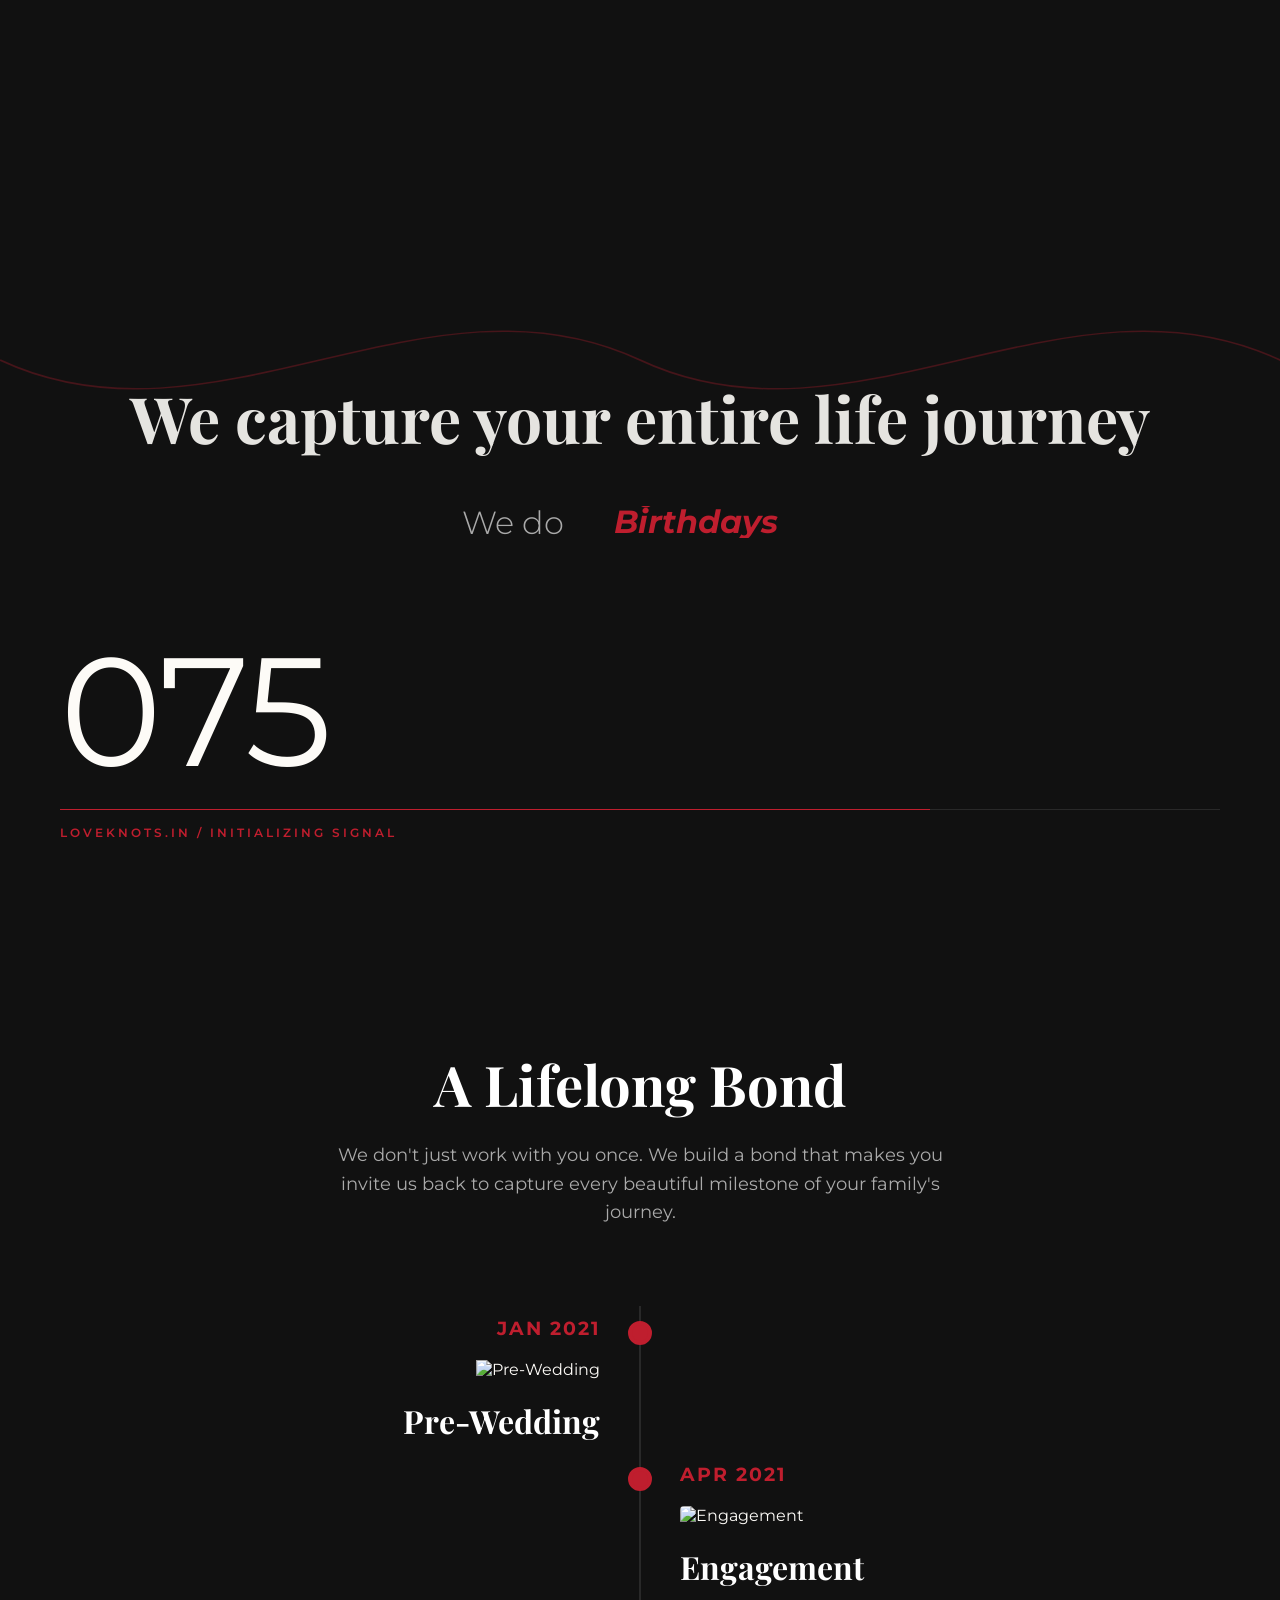
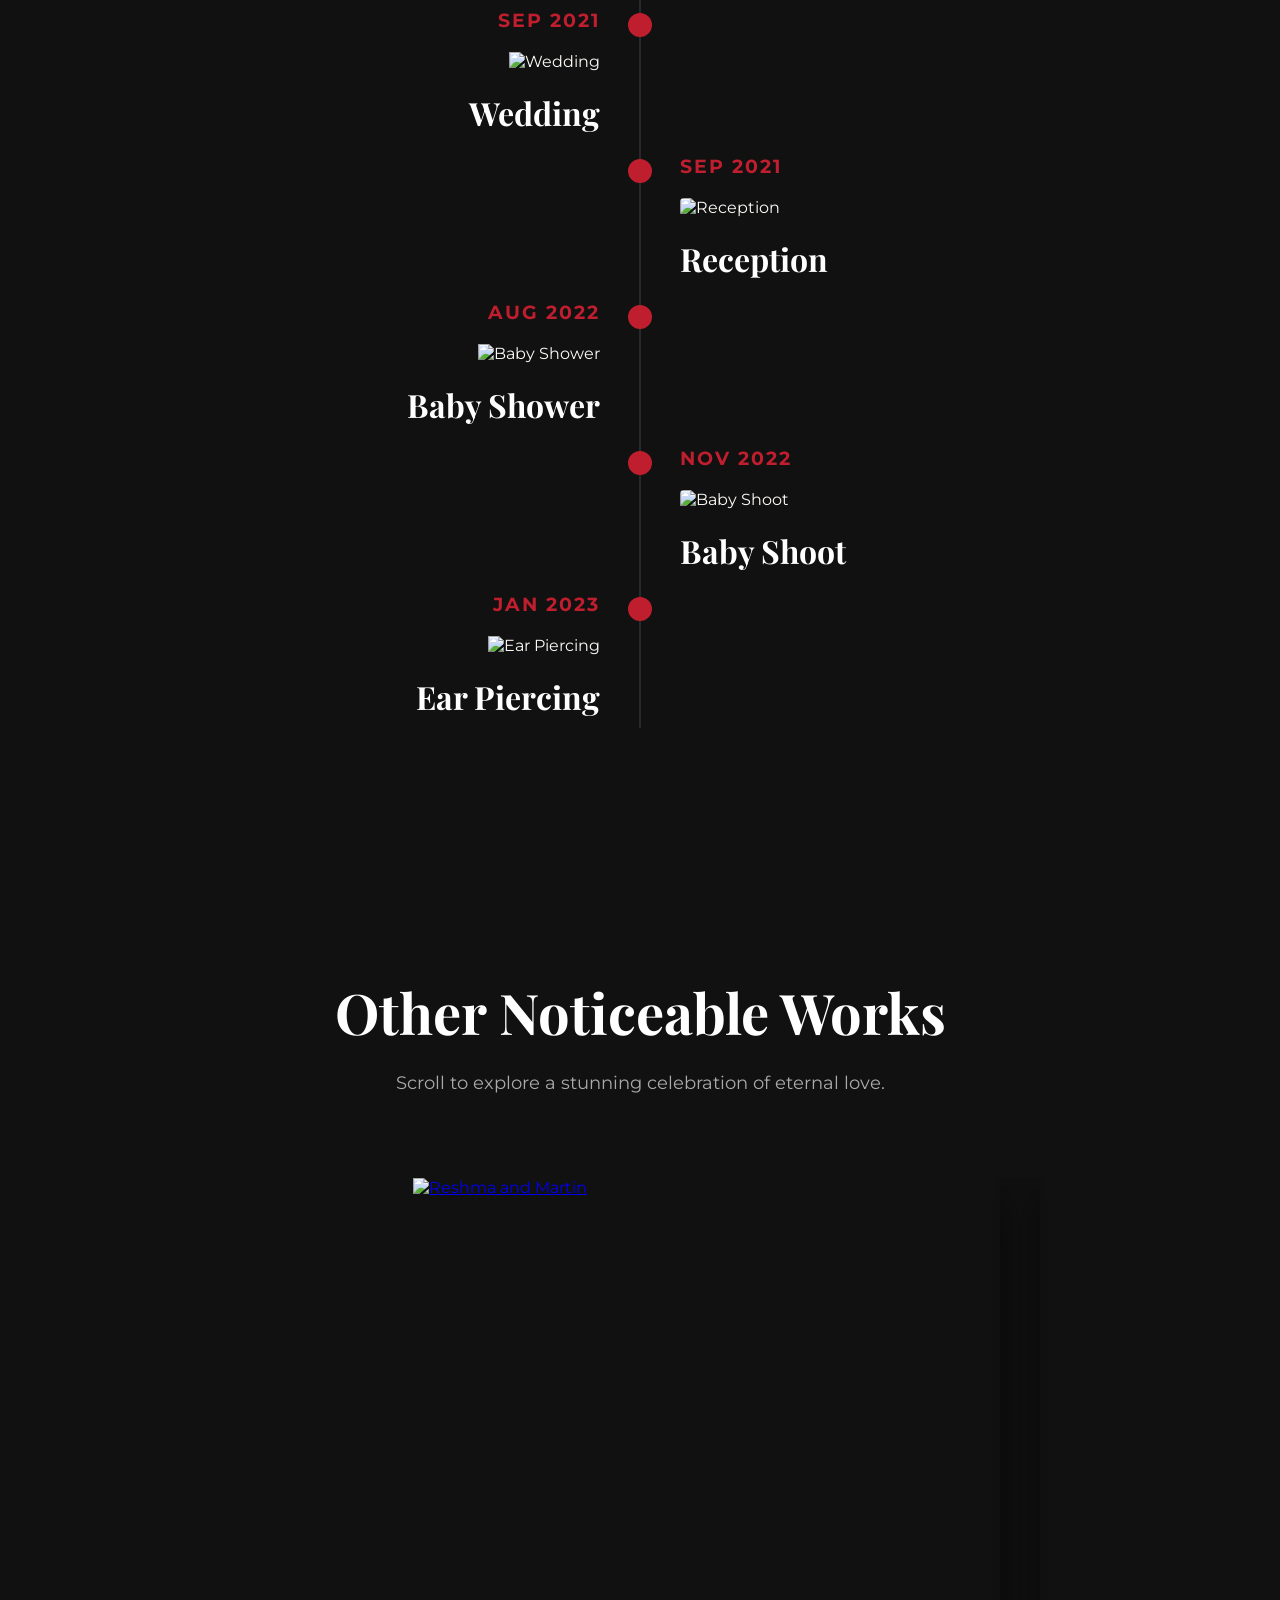
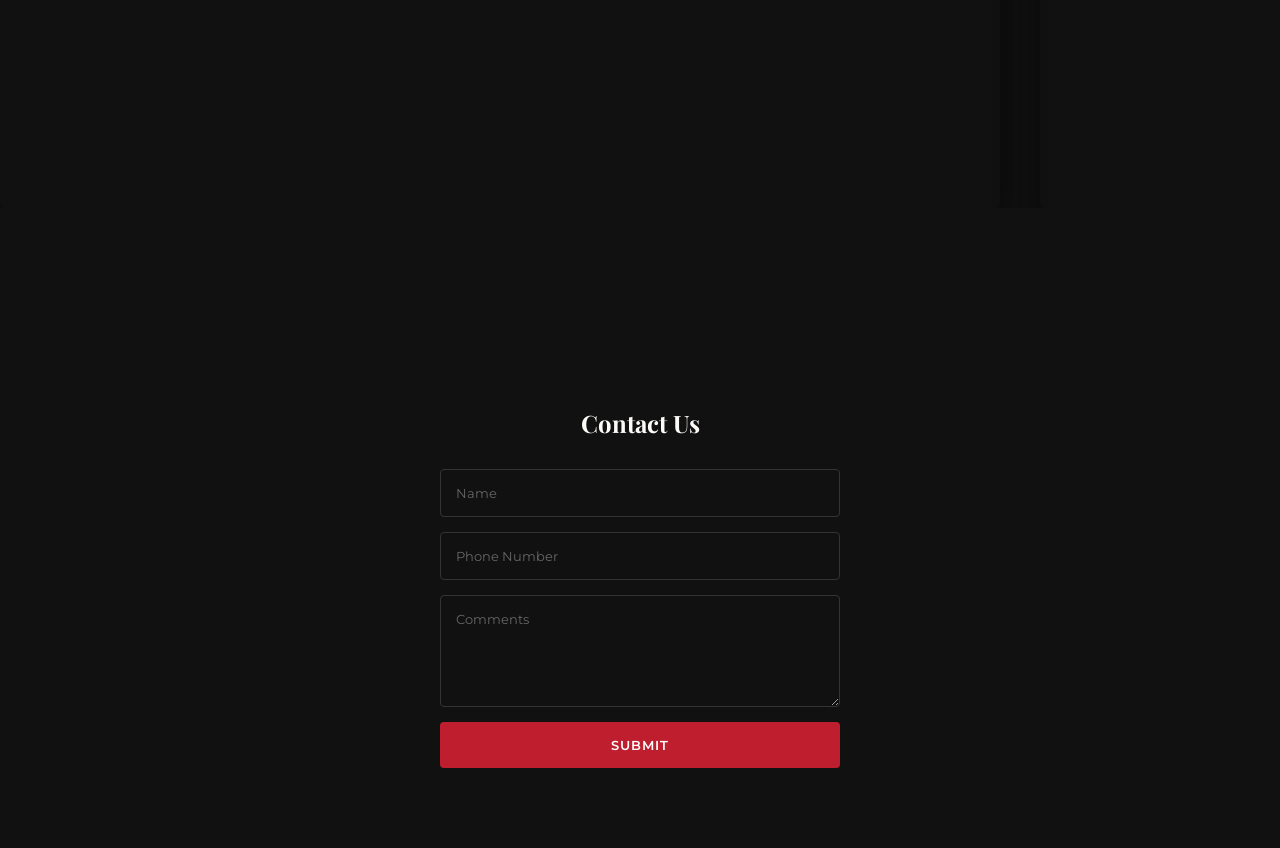
==== index.html @ 9f71e4f2 "first commit" ====
<!DOCTYPE html>
<html lang="en">
<head>
  <meta charset="UTF-8" />
  <meta name="viewport" content="width=device-width, initial-scale=1.0"/>
  <title>Wedding Photography - Love Knots</title>
  <link rel="preconnect" href="https://fonts.googleapis.com">
  <link rel="preconnect" href="https://fonts.gstatic.com" crossorigin>
  <link href="https://fonts.googleapis.com/css2?family=Montserrat:wght@300;400;500;600&family=Playfair+Display:ital,wght@0,700;1,700&display=swap" rel="stylesheet">
  <link rel="stylesheet" href="styles.css" />
</head>
<body>

<!-- CINEMATIC LOADING SCREEN -->
<div id="loader" class="loader">
  <svg class="loader-wave" viewBox="0 0 1920 320" preserveAspectRatio="none">
    <path class="wave-path" fill="none" stroke="rgba(191,30,46,0.3)" stroke-width="1.5" d="M0,160 C160,260 320,60 480,160 C640,260 800,60 960,160 C1120,260 1280,60 1440,160 C1600,260 1760,60 1920,160 C2080,260 2240,60 2400,160 C2560,260 2720,60 2880,160"></path>
  </svg>

  <div class="loader-center">
    <h1 class="loader-quote">We capture your entire life journey</h1>
    <h2 class="loader-subquote">
      We do
      <div class="roller">
        <div class="roller-inner">
          <span>Weddings</span>
          <span>Engagements</span>
          <span>Baby Showers</span>
          <span>Birthdays</span>
          <span>Candid Shoots</span>
        </div>
      </div>
    </h2>
  </div>
  
  <div class="loader-bottom">
    <div class="loader-counter" id="loader-counter">000</div>
    <div class="loader-divider">
      <div class="loader-line-progress" id="loader-line-progress"></div>
    </div>
    <div class="loader-status">LOVEKNOTS.IN / INITIALIZING SIGNAL</div>
  </div>
</div>

<!-- SVG FILTER FOR LIQUID/WATER SCROLL EFFECT -->
<svg class="svg-filter" width="0" height="0" xmlns="http://www.w3.org/2000/svg">
  <filter id="liquid-glitch">
    <feTurbulence type="fractalNoise" baseFrequency="0.015" numOctaves="3" result="noise" />
    <feDisplacementMap in="SourceGraphic" in2="noise" scale="0" xChannelSelector="R" yChannelSelector="B" id="displacement-map" />
  </filter>
</svg>

<!-- MENU HEADER -->
<header class="site-header">
  <div class="logo"><a href="index.html"><img src="Logo/Love%20knots%20logo.png" alt="Love Knots Logo" style="height: 40px; object-fit: contain; vertical-align: middle;"></a></div>
  <div class="menu-btn" id="menu-btn">
    <div class="line"></div>
    <div class="line"></div>
  </div>
</header>

<!-- FULL SCREEN MENU -->
<div class="fullscreen-menu" id="fullscreen-menu">
  <nav>
    <a href="#about" class="menu-link">About</a>
    <a href="#works" class="menu-link">Our Works</a>
    <a href="contact.html" class="menu-link">Contact Us</a>
  </nav>
</div>

<!-- SERVICES SLIDER (PREMIUM OBLO EFFECT) -->
<section class="services-slider" id="services">
  <div class="slider-sticky">
    <div id="slider-container" class="slider-container">
    
    <div class="slide active">
      <div class="slide-bg">
        <img src="images/sample/pre-wedding.webp" alt="Pre-Wedding" class="align-center-desktop">
      </div>
      <div class="slide-content">
        <span class="slide-subtitle"><span class="text-mask"><span>PHOTOGRAPHY</span></span></span>
        <h2 class="slide-title"><span class="text-mask"><span>Pre-Wedding</span></span></h2>
      </div>
    </div>
    
    <div class="slide">
      <div class="slide-bg">
        <img src="images/sample/engagement.webp" alt="Engagement">
      </div>
      <div class="slide-content">
        <span class="slide-subtitle"><span class="text-mask"><span>PHOTOGRAPHY</span></span></span>
        <h2 class="slide-title"><span class="text-mask"><span>Engagement</span></span></h2>
      </div>
    </div>
    
    <div class="slide">
      <div class="slide-bg">
        <img src="images/sample/wedding.webp" alt="Wedding">
      </div>
      <div class="slide-content">
        <span class="slide-subtitle"><span class="text-mask"><span>SERVICES</span></span></span>
        <h2 class="slide-title"><span class="text-mask"><span>Wedding</span></span></h2>
      </div>
    </div>

    <div class="slide">
      <div class="slide-bg">
        <img src="images/sample/reception.webp" alt="Reception">
      </div>
      <div class="slide-content">
        <span class="slide-subtitle"><span class="text-mask"><span>SERVICES</span></span></span>
        <h2 class="slide-title"><span class="text-mask"><span>Reception</span></span></h2>
      </div>
    </div>

    <div class="slide">
      <div class="slide-bg">
        <img src="images/sample/post%20wedding.webp" alt="Post-Wedding">
      </div>
      <div class="slide-content">
        <span class="slide-subtitle"><span class="text-mask"><span>PHOTOGRAPHY</span></span></span>
        <h2 class="slide-title"><span class="text-mask"><span>Post-Wedding</span></span></h2>
      </div>
    </div>

    <div class="slide">
      <div class="slide-bg">
        <img src="images/sample/baby%20shower.webp" alt="Baby Shower" class="align-center-desktop">
      </div>
      <div class="slide-content">
        <span class="slide-subtitle"><span class="text-mask"><span>EVENTS</span></span></span>
        <h2 class="slide-title"><span class="text-mask"><span>Baby Shower</span></span></h2>
      </div>
    </div>

    <div class="slide">
      <div class="slide-bg">
        <img src="images/sample/naming%20ceremony.webp" alt="Naming Ceremony">
      </div>
      <div class="slide-content">
        <span class="slide-subtitle"><span class="text-mask"><span>EVENTS</span></span></span>
        <h2 class="slide-title"><span class="text-mask"><span>Naming Ceremony</span></span></h2>
      </div>
    </div>

    <div class="slide">
      <div class="slide-bg">
        <img src="images/sample/ear%20piercing.webp" alt="Ear Piercing">
      </div>
      <div class="slide-content">
        <span class="slide-subtitle"><span class="text-mask"><span>EVENTS</span></span></span>
        <h2 class="slide-title"><span class="text-mask"><span>Ear Piercing</span></span></h2>
      </div>
    </div>

    <div class="slide">
      <div class="slide-bg">
        <img src="images/sample/baby%20shoot.webp" alt="Baby Photoshoot">
      </div>
      <div class="slide-content">
        <span class="slide-subtitle"><span class="text-mask"><span>PORTRAITS</span></span></span>
        <h2 class="slide-title"><span class="text-mask"><span>Baby Shoot</span></span></h2>
      </div>
    </div>

    <div class="slide">
      <div class="slide-bg">
        <img src="images/sample/birthday%202.webp" alt="Birthday Event">
      </div>
      <div class="slide-content">
        <span class="slide-subtitle"><span class="text-mask"><span>EVENTS</span></span></span>
        <h2 class="slide-title"><span class="text-mask"><span>Birthday</span></span></h2>
      </div>
    </div>

    <div class="slide">
      <div class="slide-bg">
        <img src="images/sample/family%20shoot.webp" alt="Family Portraits">
      </div>
      <div class="slide-content">
        <span class="slide-subtitle"><span class="text-mask"><span>PORTRAITS</span></span></span>
        <h2 class="slide-title"><span class="text-mask"><span>Family Shoot</span></span></h2>
      </div>
    </div>

    <div class="slide">
      <div class="slide-bg">
        <img src="images/sample/wedding.webp" alt="Candid Photography">
      </div>
      <div class="slide-content">
        <span class="slide-subtitle"><span class="text-mask"><span>EXTRAS</span></span></span>
        <h2 class="slide-title"><span class="text-mask"><span>Candid</span></span></h2>
      </div>
    </div>
  </div>

  <a href="#works" class="bottom-left-link">view work <div class="line"></div></a>
  
  <div class="slider-arrows">
    <button id="prev-slide" class="arrow-btn" aria-label="Previous">
      <svg width="24" height="24" fill="none" stroke="currentColor" stroke-width="2" viewBox="0 0 24 24"><path stroke-linecap="round" stroke-linejoin="round" d="M15 19l-7-7 7-7"></path></svg>
    </button>
    <button id="next-slide" class="arrow-btn" aria-label="Next">
      <svg width="24" height="24" fill="none" stroke="currentColor" stroke-width="2" viewBox="0 0 24 24"><path stroke-linecap="round" stroke-linejoin="round" d="M9 5l7 7-7 7"></path></svg>
    </button>
  </div>
  </div>
</section>

<!-- OTHER SECTIONS -->
<div class="page-content">

  <!-- ABOUT -->
  <section class="hero" id="about" style="display: none;">
    <button class="cta">Check Availability</button>
  </section>

  <!-- TIMELINE -->
  <section class="timeline-section" id="journey">
    <h2 class="section-title">A Lifelong Bond</h2>
    <p class="section-subtitle">We don't just work with you once. We build a bond that makes you invite us back to capture every beautiful milestone of your family's journey.</p>
    <div class="timeline-wrap">
      <div class="timeline-progress" id="timeline-progress"></div>
      
      <div class="timeline-node left">
        <div class="timeline-date">JAN 2021</div>
        <div class="timeline-content">
          <div class="timeline-img"><img src="images/sample/pre-wedding.webp" alt="Pre-Wedding"></div>
          <h3>Pre-Wedding</h3>
        </div>
      </div>

      <div class="timeline-node right">
        <div class="timeline-date">APR 2021</div>
        <div class="timeline-content">
          <div class="timeline-img"><img src="images/sample/engagement.webp" alt="Engagement"></div>
          <h3>Engagement</h3>
        </div>
      </div>

      <div class="timeline-node left">
        <div class="timeline-date">SEP 2021</div>
        <div class="timeline-content">
          <div class="timeline-img"><img src="images/sample/wedding.webp" alt="Wedding"></div>
          <h3>Wedding</h3>
        </div>
      </div>

      <div class="timeline-node right">
        <div class="timeline-date">SEP 2021</div>
        <div class="timeline-content">
          <div class="timeline-img"><img src="images/sample/reception.webp" alt="Reception"></div>
          <h3>Reception</h3>
        </div>
      </div>

      <div class="timeline-node left">
        <div class="timeline-date">AUG 2022</div>
        <div class="timeline-content">
          <div class="timeline-img"><img src="images/sample/baby%20shower.webp" alt="Baby Shower"></div>
          <h3>Baby Shower</h3>
        </div>
      </div>

      <div class="timeline-node right">
        <div class="timeline-date">NOV 2022</div>
        <div class="timeline-content">
          <div class="timeline-img"><img src="images/sample/baby%20shoot.webp" alt="Baby Shoot"></div>
          <h3>Baby Shoot</h3>
        </div>
      </div>

      <div class="timeline-node left">
        <div class="timeline-date">JAN 2023</div>
        <div class="timeline-content">
          <div class="timeline-img"><img src="images/sample/ear%20piercing.webp" alt="Ear Piercing"></div>
          <h3>Ear Piercing</h3>
        </div>
      </div>

    </div>
  </section>

  <!-- WORKS -->
  <section class="clients" id="works">
    <div class="works-header">
      <h2 class="section-title" style="margin-bottom: 20px;">Other Noticeable Works</h2>
      <p class="section-subtitle">Scroll to explore a stunning celebration of eternal love.</p>
    </div>
    
    <div class="client-scroll">
      <div class="client-card"><a href="portfolio.html"><img src="images/Reshma%20-%20Martin%20-01.png" alt="Reshma and Martin"></a></div>
      <div class="client-card"><a href="portfolio.html"><img src="images/Reshma%20-%20Martin%20-02.png" alt="Reshma and Martin"></a></div>
      <div class="client-card"><a href="portfolio.html"><img src="images/Reshma%20-%20Martin%20-03.png" alt="Reshma and Martin"></a></div>
      <div class="client-card"><a href="portfolio.html"><img src="images/Reshma%20-%20Martin%20-04.png" alt="Reshma and Martin"></a></div>
      <div class="client-card"><a href="portfolio.html"><img src="images/Reshma%20-%20Martin%20-05.png" alt="Reshma and Martin"></a></div>
      <div class="client-card"><a href="portfolio.html"><img src="images/Reshma%20-%20Martin%20-06.png" alt="Reshma and Martin"></a></div>
    </div>
  </section>

  <!-- CONTACT -->
  <section class="contact" id="contact">
    <h2>Contact Us</h2>
    <form>
      <input type="text" placeholder="Name" required />
      <input type="tel" placeholder="Phone Number" required />
      <textarea placeholder="Comments" rows="5" required></textarea>
      <button type="submit">Submit</button>
    </form>
  </section>

</div>

<script src="script.js"></script>
</body>
</html>
---- styles.css ----
@import url('https://fonts.googleapis.com/css2?family=Montserrat:wght@300;400;500&family=Playfair+Display:ital,wght@0,700;1,700&display=swap');

:root {
  --color-dark: #111111; /* Matching Oblo's very dark feel */
  --color-blush: #F5D0D6;
  --color-ivory: #FDFBF7;
  --color-accent: #bf1e2e; /* Slightly brighter red for oblo accent */
  
  --font-main: 'pandora', 'Playfair Display', serif;
  --font-body: 'Montserrat', sans-serif;
}

body, html {
  margin: 0;
  padding: 0;
  font-family: var(--font-body);
  background: var(--color-dark);
  color: var(--color-ivory);
  overflow-x: clip;
  scroll-behavior: smooth;
}

h1, h2, h3, h4, h5, h6 {
  font-family: var(--font-main);
  font-weight: bold;
}

/* ------------------- HEADER & Hamburger MENU ------------------- */
.site-header {
  position: fixed;
  top: 0;
  left: 0;
  width: 100%;
  padding: 30px 60px;
  display: flex;
  justify-content: space-between;
  align-items: center;
  z-index: 1000;
  box-sizing: border-box;
  pointer-events: none; /* Let clicks pass through except on logo/menu */
}

.logo {
  font-family: var(--font-main);
  font-size: 1.8rem;
  color: #fff;
  letter-spacing: 2px;
  text-transform: uppercase;
  pointer-events: auto;
}
.logo span {
  color: var(--color-accent);
}

.menu-btn {
  width: 35px;
  height: 12px;
  display: flex;
  flex-direction: column;
  justify-content: space-between;
  cursor: pointer;
  z-index: 1001;
  pointer-events: auto;
}

.menu-btn .line {
  width: 100%;
  height: 2px;
  background-color: #fff;
  transition: transform 0.4s ease, opacity 0.4s ease;
  transform-origin: center right;
}

.menu-btn.open .line:nth-child(1) {
  transform: translateY(-2px) rotate(-45deg);
  width: 35px;
}
.menu-btn.open .line:nth-child(2) {
  transform: translateY(2px) rotate(45deg);
  width: 35px;
}

/* ------------------- CINEMATIC LOADER ------------------- */
.loader {
  position: fixed;
  top: 0; left: 0; width: 100vw; height: 100vh;
  background: var(--color-dark);
  z-index: 9999;
  display: flex;
  flex-direction: column;
  justify-content: center;
  align-items: center;
  transition: transform 1.2s cubic-bezier(0.77, 0, 0.175, 1);
  overflow: hidden;
}
.loader.hide {
  transform: translateY(-100vh);
}
.loader-wave {
  position: absolute;
  top: 40%; left: 0; 
  width: 200%; height: 320px;
  transform: translateY(-50%);
  animation: waveScroll 10s infinite linear;
}
@keyframes waveScroll {
  from { transform: translateY(-50%) translateX(0); }
  to { transform: translateY(-50%) translateX(-50%); }
}

.loader-center {
  position: relative;
  z-index: 2;
  padding: 0 40px;
}
.loader-quote {
  font-family: var(--font-main);
  font-size: clamp(2rem, 5vw, 4rem);
  color: var(--color-ivory);
  text-align: center;
  opacity: 0.9;
}
.loader-subquote {
  font-family: var(--font-body);
  font-size: clamp(1.2rem, 3vw, 2rem);
  color: #aaa;
  margin-top: 15px;
  text-align: center;
  font-weight: 300;
  display: flex;
  justify-content: center;
  align-items: center;
  gap: 10px;
}
.roller {
  height: clamp(1.2rem, 3vw, 2rem);
  overflow: hidden;
  position: relative;
  display: inline-block;
}
.roller-inner {
  display: flex;
  flex-direction: column;
  transition: transform 0.3s cubic-bezier(0.25, 1, 0.5, 1);
}
.roller-inner span {
  height: clamp(1.2rem, 3vw, 2rem);
  line-height: clamp(1.2rem, 3vw, 2rem);
  display: block;
  color: var(--color-accent);
  font-style: italic;
  font-weight: 700;
}
.loader-bottom {
  position: absolute;
  bottom: 60px;
  left: 60px;
  width: calc(100% - 120px);
  z-index: 2;
}
.loader-counter {
  font-family: var(--font-body);
  font-size: clamp(5rem, 12vw, 10rem);
  font-weight: 400;
  color: var(--color-ivory);
  line-height: 1;
  margin-bottom: 20px;
  letter-spacing: -2px;
}
.loader-divider {
  width: 100%;
  height: 1px;
  background: rgba(255, 255, 255, 0.1);
  margin-bottom: 15px;
  position: relative;
}
.loader-line-progress {
  position: absolute;
  top: 0; left: 0; width: 0%; height: 100%;
  background: var(--color-accent);
}
.loader-status {
  font-family: var(--font-body);
  font-size: 0.75rem;
  font-weight: 600;
  color: var(--color-accent);
  letter-spacing: 3px;
  text-transform: uppercase;
}

/* ------------------- FULLSCREEN MENU OVERLAY ------------------- */
.fullscreen-menu {
  position: fixed;
  top: 0;
  left: 0;
  width: 100vw;
  height: 100vh;
  background: rgba(17, 17, 17, 0.98);
  z-index: 999;
  display: flex;
  align-items: center;
  justify-content: center;
  opacity: 0;
  visibility: hidden;
  transition: opacity 0.5s ease, visibility 0.5s;
}
.fullscreen-menu.active {
  opacity: 1; visibility: visible;
}
.fullscreen-menu nav {
  display: flex; flex-direction: column; text-align: center; gap: 30px;
}
.menu-link {
  font-family: var(--font-main); font-size: 4rem; color: #fff;
  text-decoration: none; transition: color 0.3s ease;
}
.menu-link:hover { color: var(--color-accent); }

/* ------------------- SLIDER (OBLO STYLE) ------------------- */
.svg-filter { position: absolute; pointer-events: none; width: 0; height: 0; }

.services-slider {
  position: relative;
  width: 100%;
  height: 100vh;
  background: #000;
}

.slider-sticky {
  position: relative;
  width: 100%;
  height: 100vh;
}

.slider-container {
  position: relative;
  display: flex;
  flex-direction: row;
  width: 100%;
  height: 100%;
  overflow-x: auto;
  scroll-snap-type: x mandatory;
  scrollbar-width: none;
  -webkit-overflow-scrolling: touch;
}
.slider-container::-webkit-scrollbar {
  display: none;
}

.slide {
  position: relative;
  flex: 0 0 100vw;
  width: 100vw;
  height: 100vh;
  opacity: 1; /* Make visible natively inside flex */
  visibility: visible;
  z-index: 1;
  scroll-snap-align: start;
}
.slide.active {
  z-index: 2;
}

.slide-bg {
  position: absolute;
  top: 0; left: 0; right: 0; bottom: 0;
  z-index: 0;
}
/* Gives an overall 30% overlay directly over the image */
.slide-bg::after {
  content: '';
  position: absolute;
  top: 0; left: 0; width: 100%; height: 100%;
  background: rgba(0, 0, 0, 0.3);
  pointer-events: none;
}
.slide-bg img {
  width: 100%; height: 100%;
  object-fit: cover;
  object-position: 50% 30%; /* Keeps faces/center vertically stable regardless of device orientation */
  filter: url('#liquid-glitch');
  transform: scale(1.1) translateX(5%);
  transition: transform 1.2s cubic-bezier(0.25, 0.46, 0.45, 0.94), filter 0.5s ease;
}

@media (min-width: 769px) {
  .slide-bg img.align-center-desktop {
    object-position: center center;
  }
}

.slide.active .slide-bg img {
  transform: scale(1.02) translateX(0);
}

.slide-content {
  position: absolute;
  top: 50%;
  left: 60px;
  transform: translateY(-50%);
  z-index: 10;
}

.text-mask {
  display: block;
  overflow: hidden;
  line-height: 1.1;
  padding-bottom: 5px; /* give some room for descenders */
}

.text-mask span {
  display: block;
  transform: translateY(110%);
  opacity: 0;
  transition: transform 0.8s cubic-bezier(0.25, 0.46, 0.45, 0.94), opacity 0.4s ease;
}

.slide-subtitle {
  color: var(--color-accent);
  font-family: var(--font-body);
  font-size: 0.9rem;
  letter-spacing: 2px;
  text-transform: uppercase;
  margin-bottom: 5px;
  display: block;
}

.slide-title {
  color: #fff;
  font-family: var(--font-main);
  font-size: clamp(4rem, 10vw, 9rem);
  font-weight: 700;
  margin: 0;
  line-height: 1;
  text-transform: capitalize;
}

/* Animations for Active Slide Text */
.slide.active .text-mask span {
  transform: translateY(0);
  opacity: 1;
}

.slide.active .slide-subtitle .text-mask span {
  transition-delay: 0.1s;
}

.slide.active .slide-title .text-mask span {
  transition-delay: 0.2s;
}

/* Glitch applied via JS during slide change (Image only) */
.slide.glitch-anim .slide-bg img {
  filter: url('#liquid-glitch') saturate(1.2); /* Enhance the water distortion softly */
}

/* Static Elements on top of slider */
.bottom-left-link {
  position: absolute;
  left: 60px;
  bottom: 60px;
  color: #fff;
  font-family: var(--font-body);
  font-weight: 700;
  font-size: 1rem;
  text-decoration: none;
  display: flex;
  align-items: center;
  z-index: 10;
  text-transform: lowercase;
  transition: opacity 0.3s ease;
}
.bottom-left-link .line {
  width: 40px;
  height: 2px;
  background-color: var(--color-accent);
  margin-left: 20px;
  transition: width 0.3s ease;
}
.bottom-left-link:hover .line {
  width: 60px;
}

.slider-arrows {
  position: absolute;
  right: 60px;
  bottom: 60px;
  display: flex;
  flex-direction: column;
  gap: 20px;
  z-index: 10;
}
.arrow-btn {
  background: transparent;
  border: none;
  color: #fff;
  cursor: pointer;
  transition: color 0.3s ease, transform 0.3s ease;
  padding: 0;
}
.arrow-btn:hover {
  color: var(--color-accent);
  transform: scale(1.1);
}

/* ------------------- OTHER SECTIONS ------------------- */
.page-content {
  background: var(--color-dark);
  position: relative;
  z-index: 5;
}

.hero {
  min-height: 50vh;
  display: flex;
  flex-direction: column;
  justify-content: center;
  align-items: center;
  text-align: center;
  padding: 80px 20px;
  background: #151515;
}
.hero h1 { font-size: 3rem; color: #fff; }
.hero h2 { color: var(--color-accent); font-family: var(--font-body); font-weight: 300; letter-spacing: 2px; margin-top: 10px;}

.cta {
  margin-top: 30px; padding: 15px 35px; background: var(--color-accent); color: #fff;
  border: none; border-radius: 4px; font-family: var(--font-body); font-weight: 600;
  text-transform: uppercase; letter-spacing: 1px; cursor: pointer; transition: 0.3s;
}
.cta:hover { background: #fff; color: var(--color-dark); }

.timeline, .clients, .contact { padding: 80px 20px; text-align: center; }

.timeline-section {
  padding: 100px 5%;
  background: var(--color-dark);
  text-align: center;
  position: relative;
}
.section-title {
  color: #fff;
  font-family: var(--font-main);
  font-size: 3.5rem;
  margin-bottom: 20px;
}
.section-subtitle {
  color: #aaa;
  font-family: var(--font-body);
  font-size: 1.1rem;
  max-width: 650px;
  margin: 0 auto 80px auto;
  line-height: 1.6;
}
.timeline-wrap {
  position: relative;
  max-width: 1000px;
  margin: 0 auto;
}
.timeline-wrap::before {
  content: '';
  position: absolute;
  width: 2px;
  background: rgba(255,255,255,0.1);
  top: 0; bottom: 0; left: 50%;
  transform: translateX(-50%);
}
.timeline-progress {
  position: absolute;
  width: 2px;
  background: linear-gradient(to bottom, var(--color-accent) 0%, #ff5266 50%, var(--color-accent) 100%);
  background-size: 100% 150px;
  animation: progress-sweep 1s infinite linear;
  top: 0; left: 50%;
  transform: translateX(-50%);
  height: 0%; 
  z-index: 1;
  box-shadow: 0 0 10px rgba(191, 30, 46, 0.6);
}

@keyframes progress-sweep {
  0% { background-position: 0 -150px; }
  100% { background-position: 0 150px; }
}
.timeline-node {
  padding: 10px 40px;
  position: relative;
  background: inherit;
  width: 50%;
  box-sizing: border-box;
  opacity: 0;
  transform: translateY(50px);
  transition: all 0.8s ease;
  z-index: 5; /* Forces the dots to render completely over the loading beam */
}
.timeline-node.left { left: 0; text-align: right; }
.timeline-node.right { left: 50%; text-align: left; }

.timeline-node::after {
  content: '';
  position: absolute;
  width: 16px;
  height: 16px;
  background: var(--color-dark);
  border: 4px solid rgba(255,255,255,0.2);
  top: 15px;
  border-radius: 50%;
  z-index: 2;
  transition: border-color 0.4s ease, background 0.4s ease;
}
.timeline-node.left::after {
  right: 0;
  transform: translateX(50%);
}
.timeline-node.right::after {
  left: 0;
  transform: translateX(-50%);
}
/* Dots 'light up' exactly as progress passes them or when active */
.timeline-node.in-view::after {
  border-color: var(--color-accent);
  background: var(--color-accent);
}
.timeline-date {
  font-family: var(--font-body);
  color: var(--color-accent);
  font-weight: 700;
  font-size: 1.2rem;
  letter-spacing: 2px;
  margin-bottom: 20px;
}
.timeline-img {
  overflow: hidden;
  border-radius: 4px;
  margin-bottom: 20px;
}
.timeline-img img {
  width: 100%;
  height: 250px;
  object-fit: cover;
  transition: transform 0.5s ease;
}
.timeline-node:hover .timeline-img img {
  transform: scale(1.05);
}
.timeline-content h3 {
  color: #fff;
  font-family: var(--font-main);
  font-size: 2rem;
  margin: 0;
}

/* Animations Trigger Layer */
.timeline-node.in-view {
  opacity: 1;
  transform: translateY(0);
}

.clients { padding: 100px 0; background: #111; text-align: center; }
.works-header { padding: 0 5%; margin-bottom: 60px; }

/* Horizontal Scrolling Layout */
.client-scroll { 
  display: flex; 
  flex-direction: row;
  overflow-x: auto;
  gap: 40px; 
  scroll-snap-type: x mandatory; 
  -webkit-overflow-scrolling: touch; 
  scrollbar-width: none;
  cursor: none; /* Hide default mouse when dragging to show custom cursor! */
}
.client-scroll.active { scroll-snap-type: none; }
.client-scroll::-webkit-scrollbar { display: none; }
.client-scroll a { cursor: none; }

/* Custom Drag Cursor Follower */
.drag-cursor {
  position: fixed;
  top: 0; left: 0;
  width: 80px; height: 80px;
  background: var(--color-accent);
  color: #fff;
  border-radius: 50%;
  display: flex;
  justify-content: center;
  align-items: center;
  font-family: var(--font-body);
  font-weight: 700;
  font-size: 0.85rem;
  letter-spacing: 1px;
  pointer-events: none;
  z-index: 99999;
  opacity: 0;
  transform: translate(-50%, -50%) scale(0.5);
  transition: opacity 0.3s ease, background 0.2s ease;
  box-shadow: 0 4px 15px rgba(191,30,46,0.5);
}
.drag-cursor.grabbing { background: #ff5266; transform: translate(-50%, -50%) scale(0.9); }

.client-card {
  flex: 0 0 auto;
  width: 80vw; /* Massive desktop and mobile sizing */
  max-width: 1000px;
  height: 70vh; 
  border-radius: 6px; 
  overflow: hidden; 
  box-shadow: 0 20px 40px rgba(0,0,0,0.5);
  user-select: none; /* Prevent text highlighting when dragging */
}

.client-card a {
  display: block; width: 100%; height: 100%;
}
.client-card img { 
  width: 100%; height: 100%; 
  object-fit: cover; 
  transition: transform 0.8s cubic-bezier(0.25, 0.46, 0.45, 0.94); 
  -webkit-user-drag: none; /* Native image drag preventing without breaking click functionality */
  user-select: none;
}
.client-card:hover img { transform: scale(1.02); }


.contact { background: var(--color-dark); }
.contact form { display: flex; flex-direction: column; max-width: 400px; margin: 30px auto 0; gap: 15px; }
.contact input, .contact textarea { padding: 15px; border: 1px solid #333; background: transparent; color: #fff; font-family: var(--font-body); border-radius: 4px; resize: vertical; }
.contact input::placeholder, .contact textarea::placeholder { color: #666; }
.contact input:focus, .contact textarea:focus { outline: none; border-color: var(--color-accent); }
.contact button { padding: 15px; background: var(--color-accent); color: #fff; border: none; font-family: var(--font-body); font-weight: 600; text-transform: uppercase; letter-spacing: 1px; border-radius: 4px; cursor: pointer; transition: 0.3s; }
.contact button:hover { background: #fff; color: var(--color-dark); }

@media (max-width: 768px) {
  /* Disable glitch on mobile */
  .slide-bg img { filter: none !important; }
  .slide.glitch-anim .slide-bg img { filter: none !important; }
  
  .site-header { padding: 20px 30px; }
  .slide-content, .bottom-left-link, .slider-arrows { left: 30px; }
  .slider-arrows { right: 30px; bottom: 30px; }
  .bottom-left-link { bottom: 30px; }
  
  .timeline-wrap::before { left: 40px; transform: translateX(-50%); }
  .timeline-progress { left: 40px; transform: translateX(-50%); }
  .timeline-node { width: 100%; padding-left: 80px; padding-right: 25px; text-align: left; }
  .timeline-node.left, .timeline-node.right { left: 0; }
  .timeline-node.left::after, .timeline-node.right::after { 
    left: 40px; 
    right: auto;
    transform: translateX(-50%);
  }
  .client-scroll { gap: 20px; padding: 20px 5vw; }
  .client-card { width: 90vw; height: 60vh; }
}
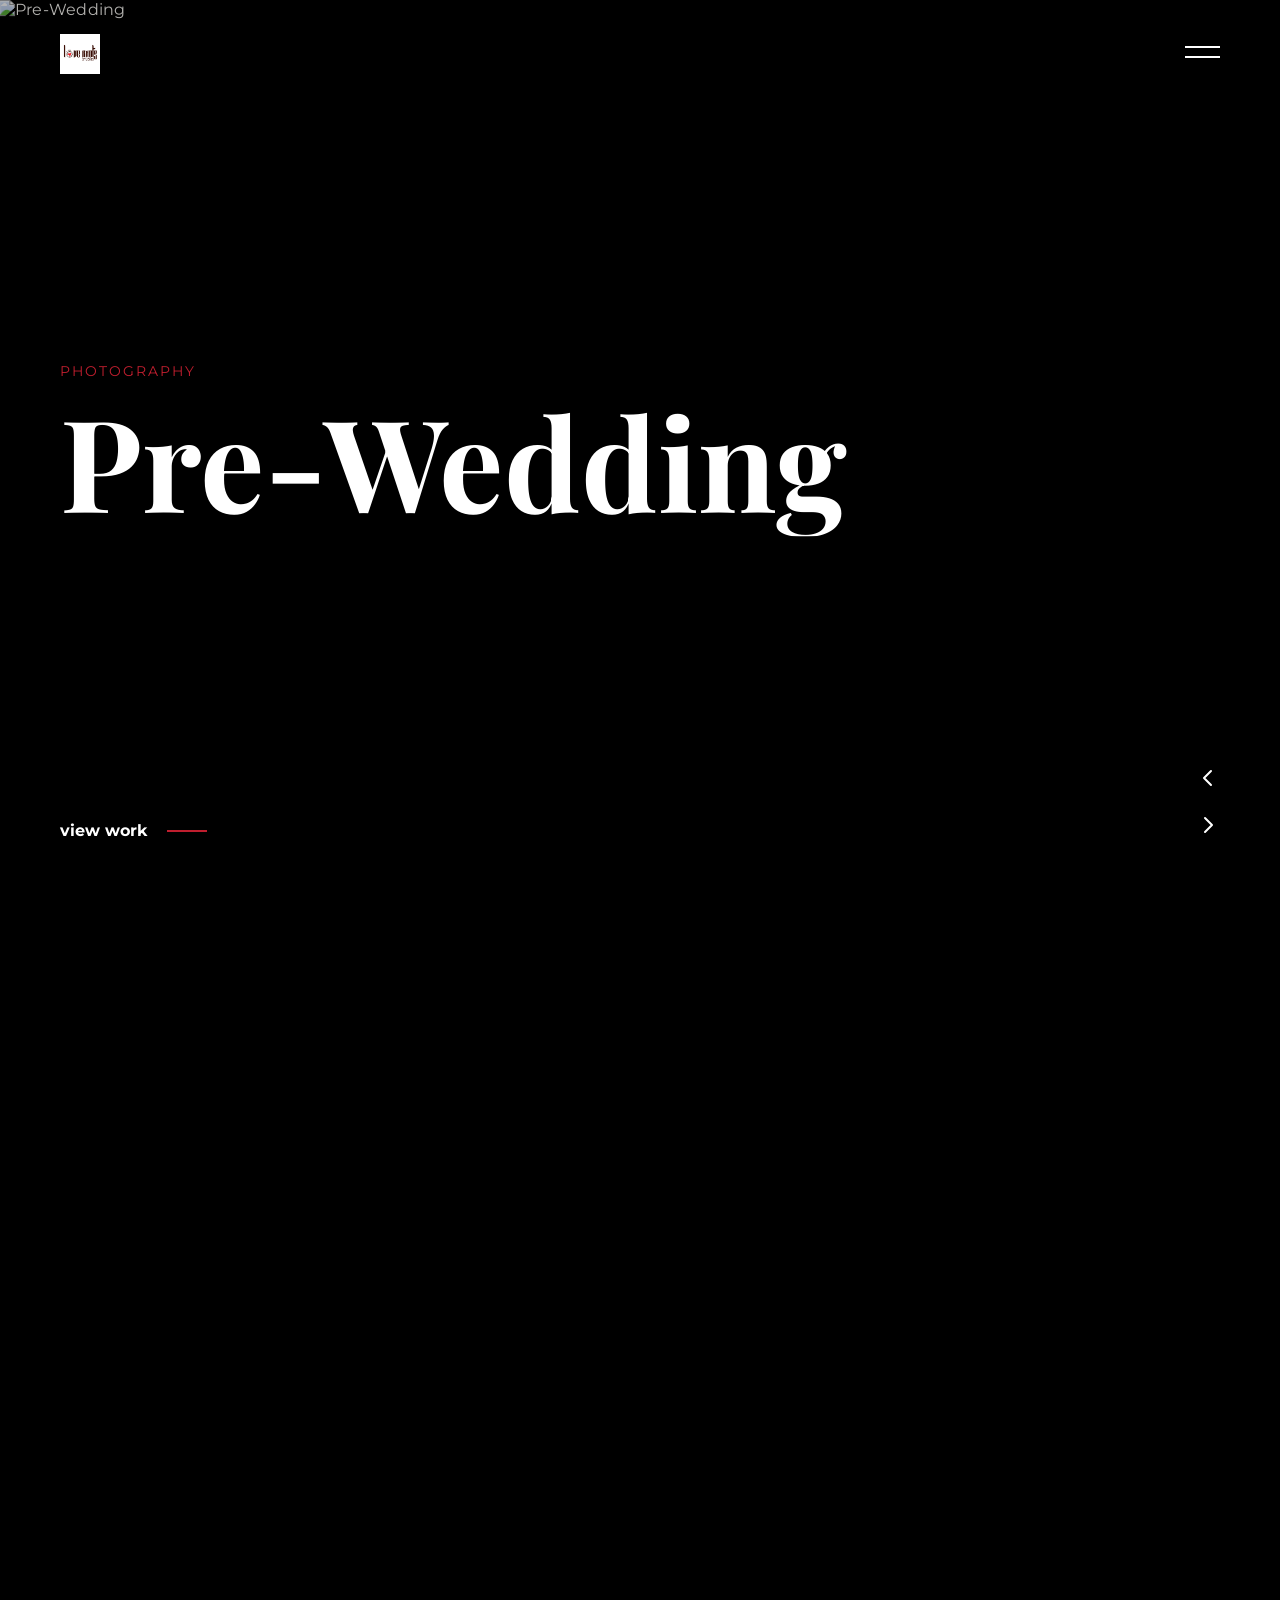
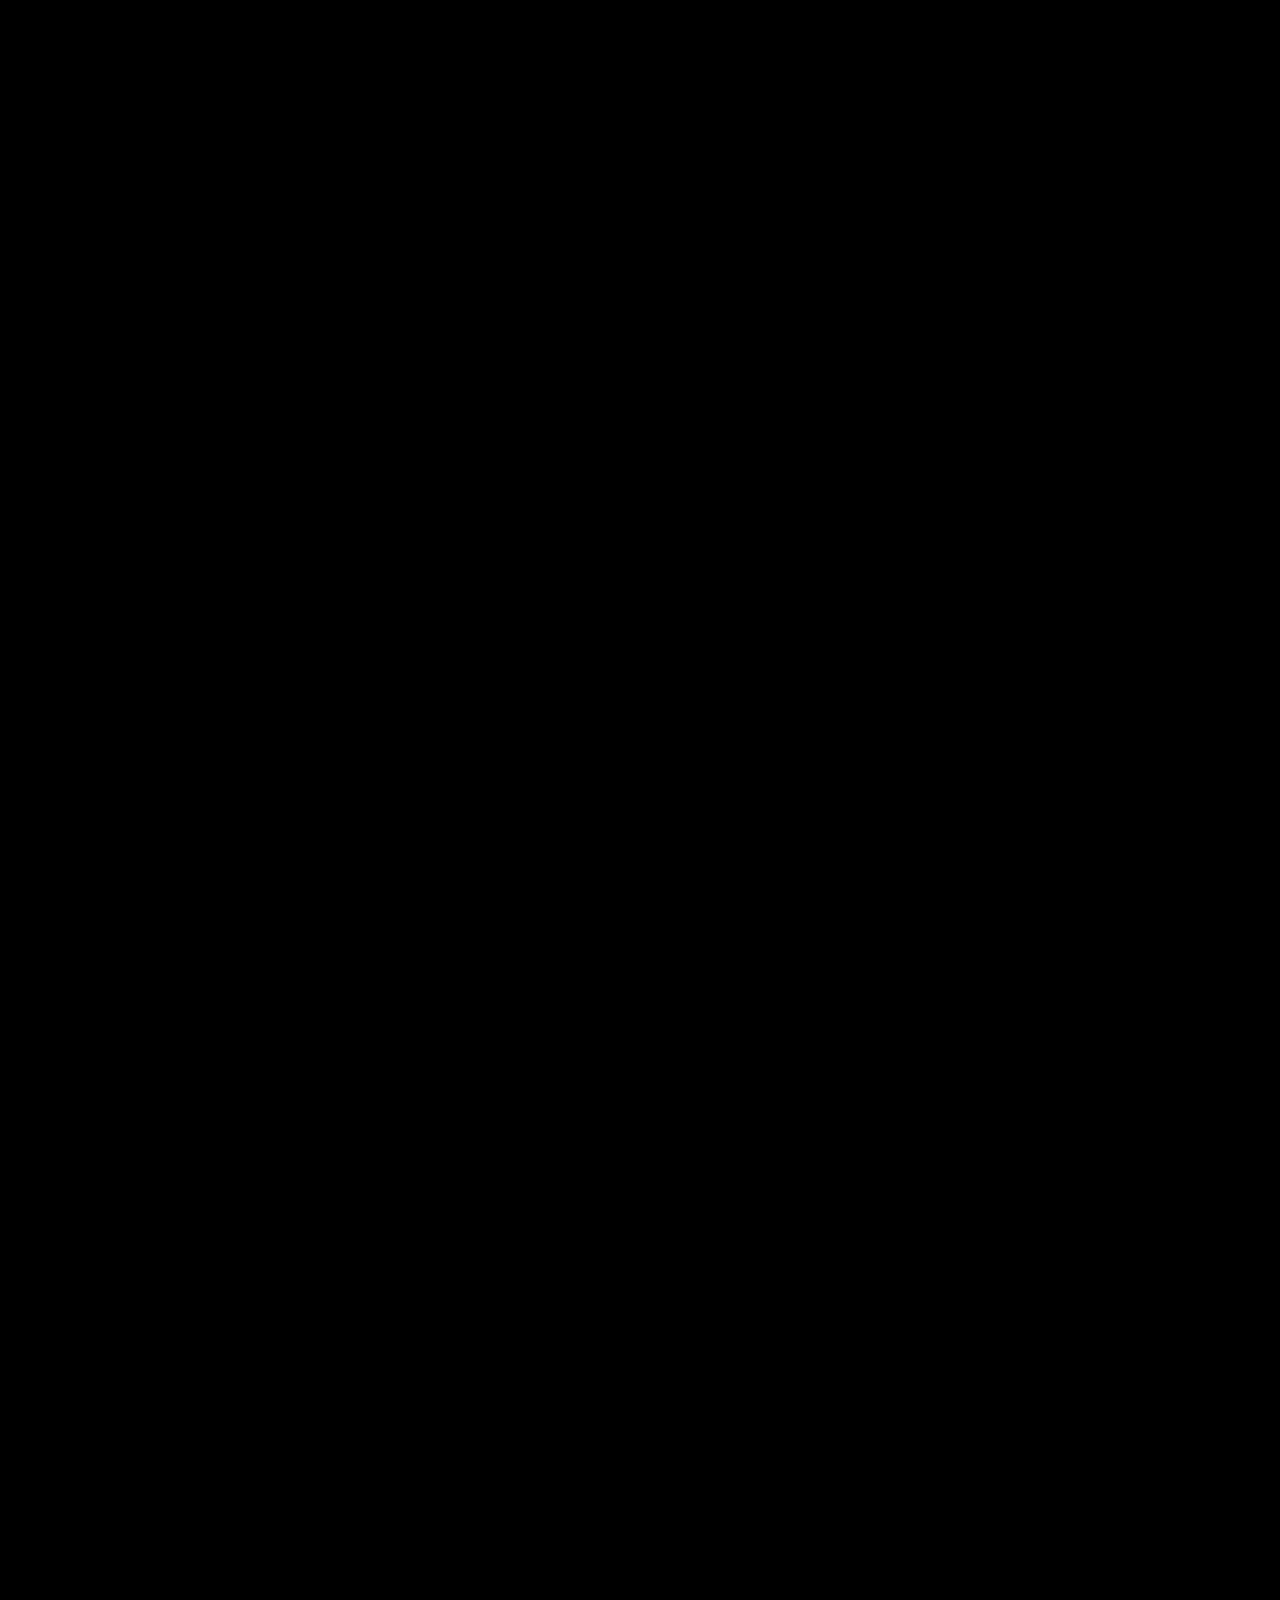
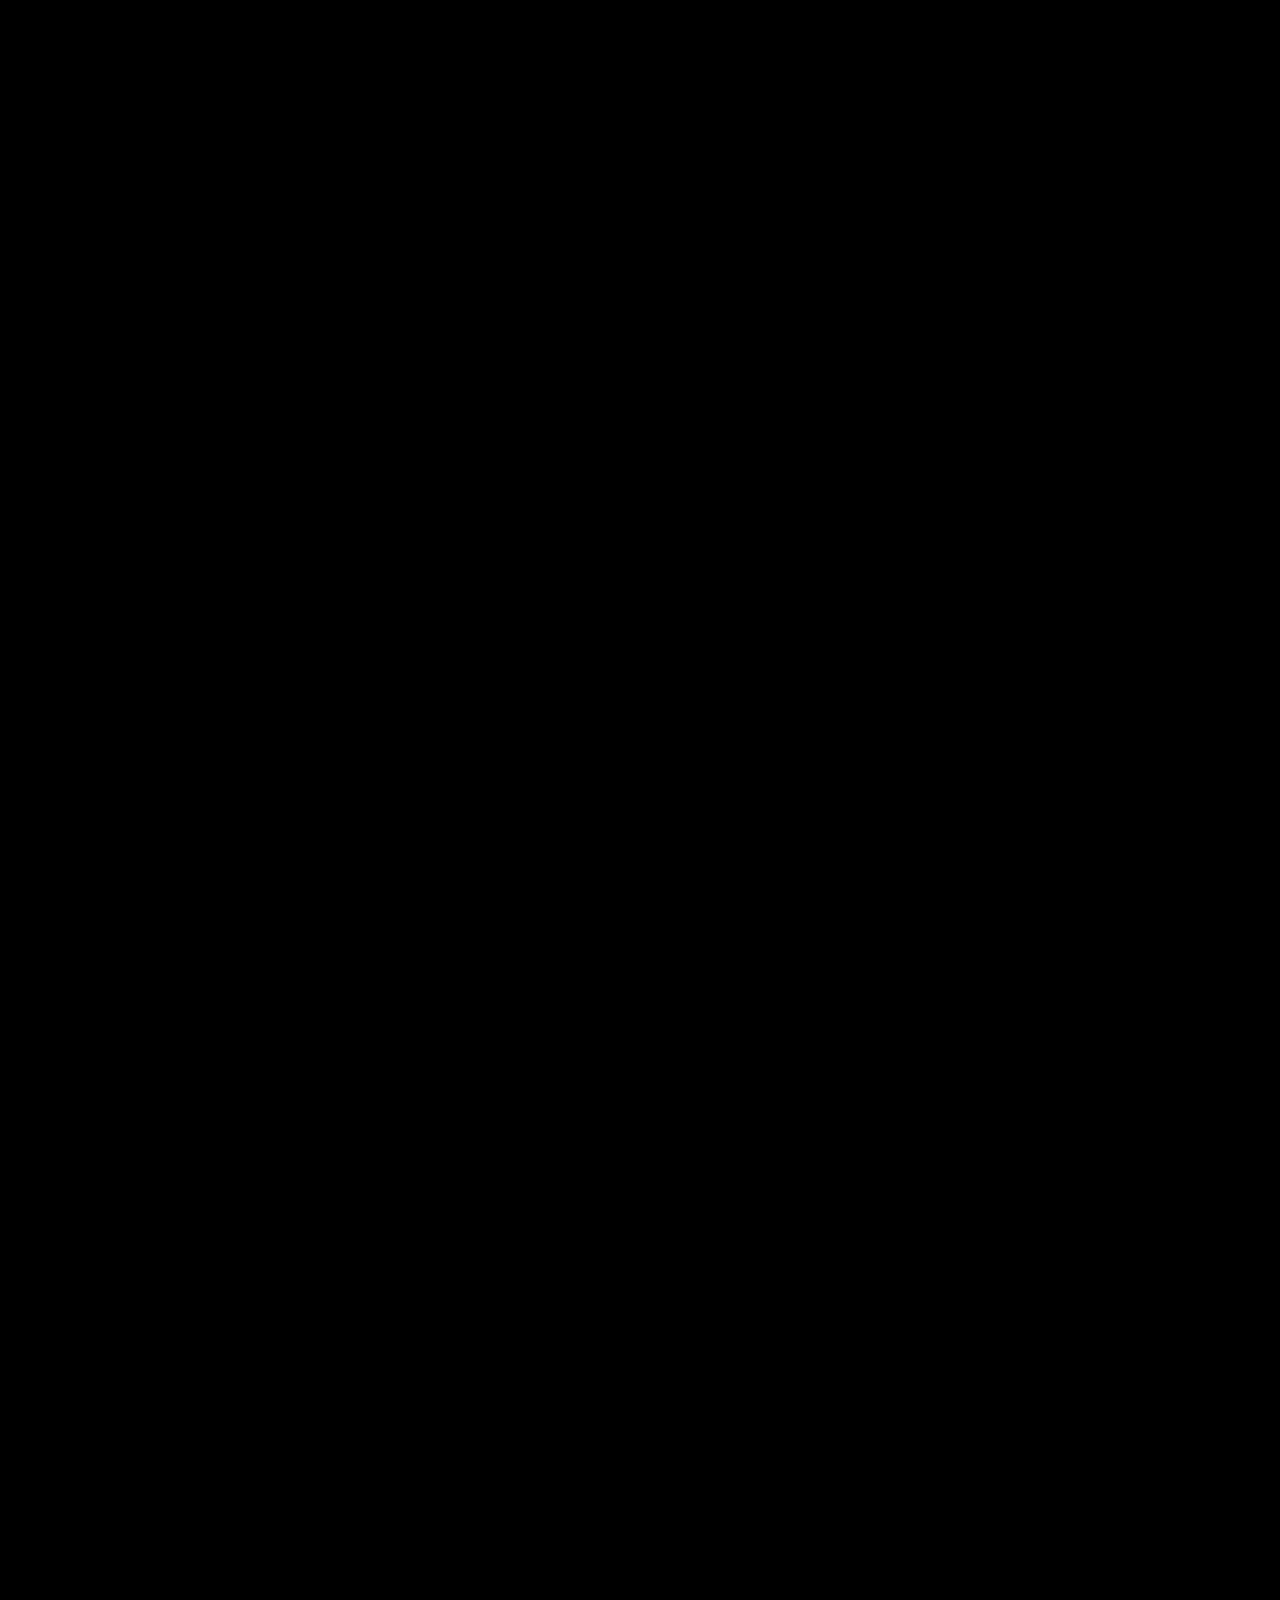
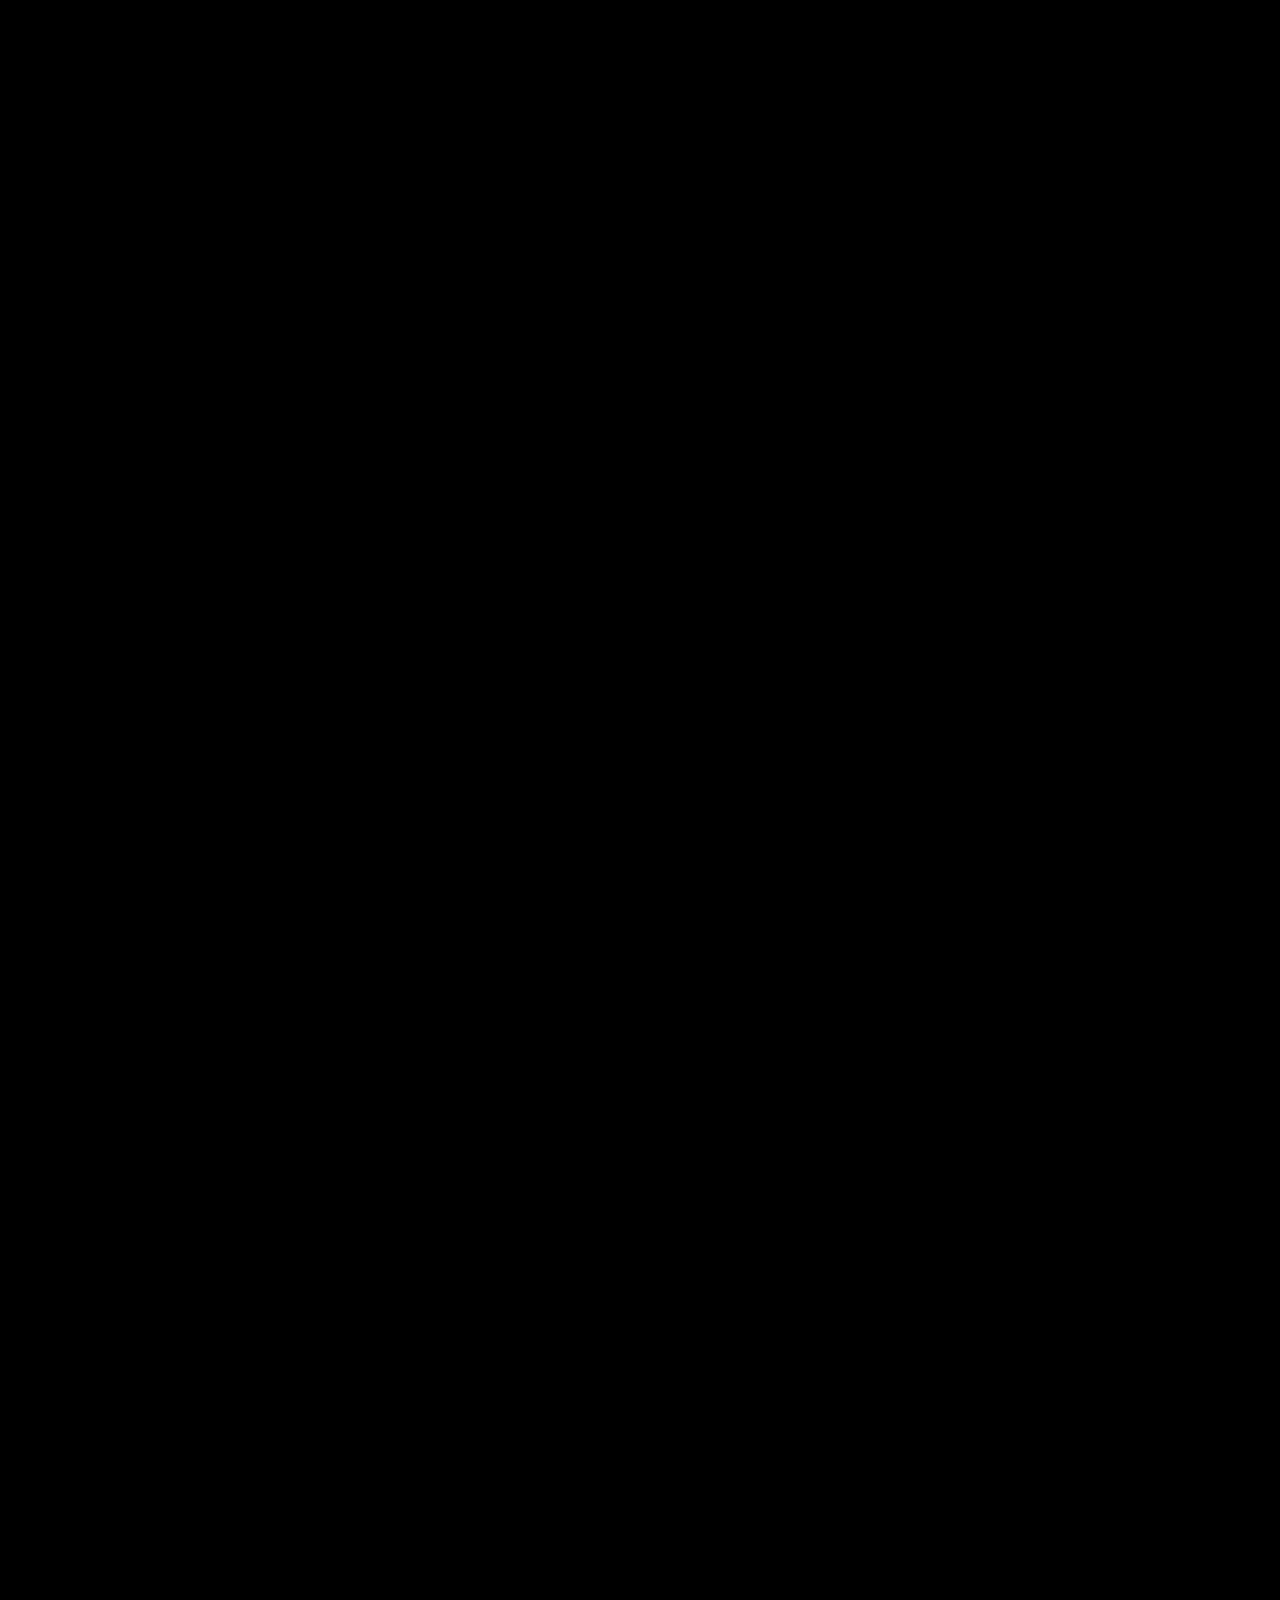
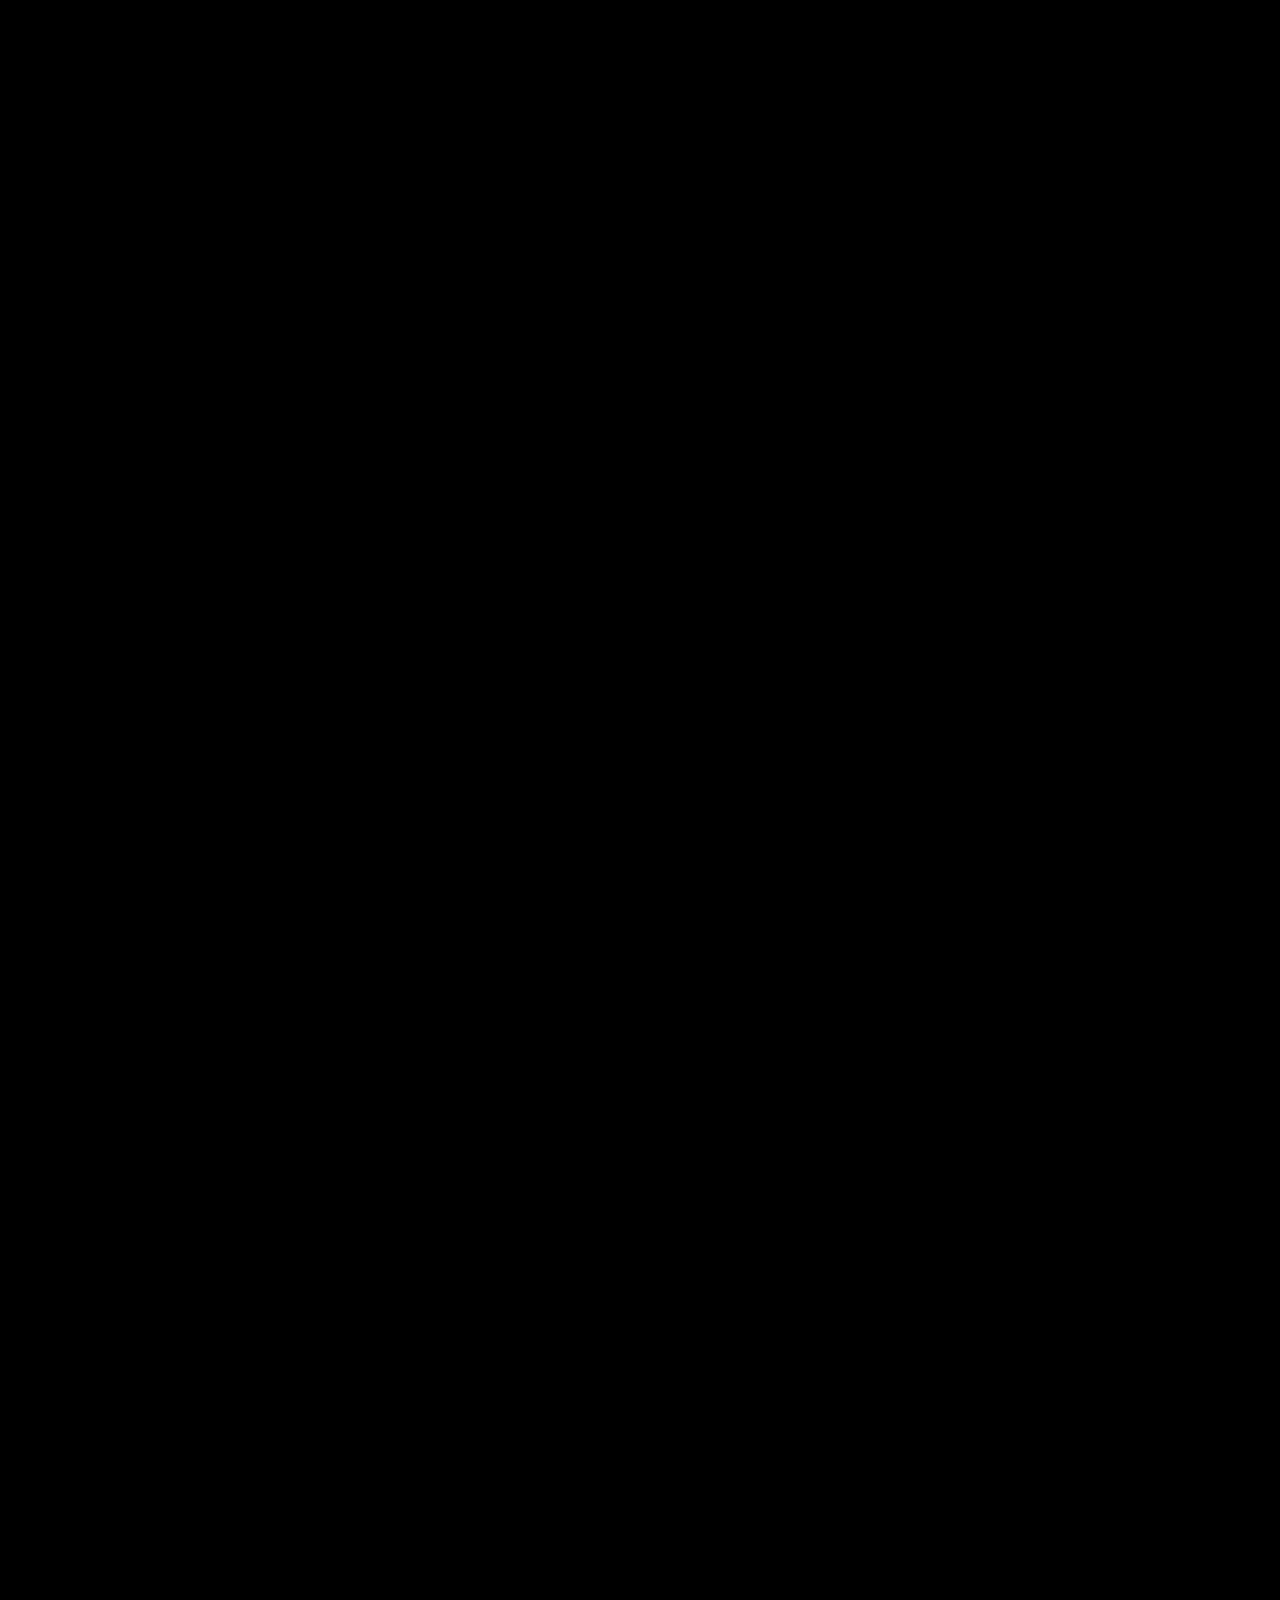
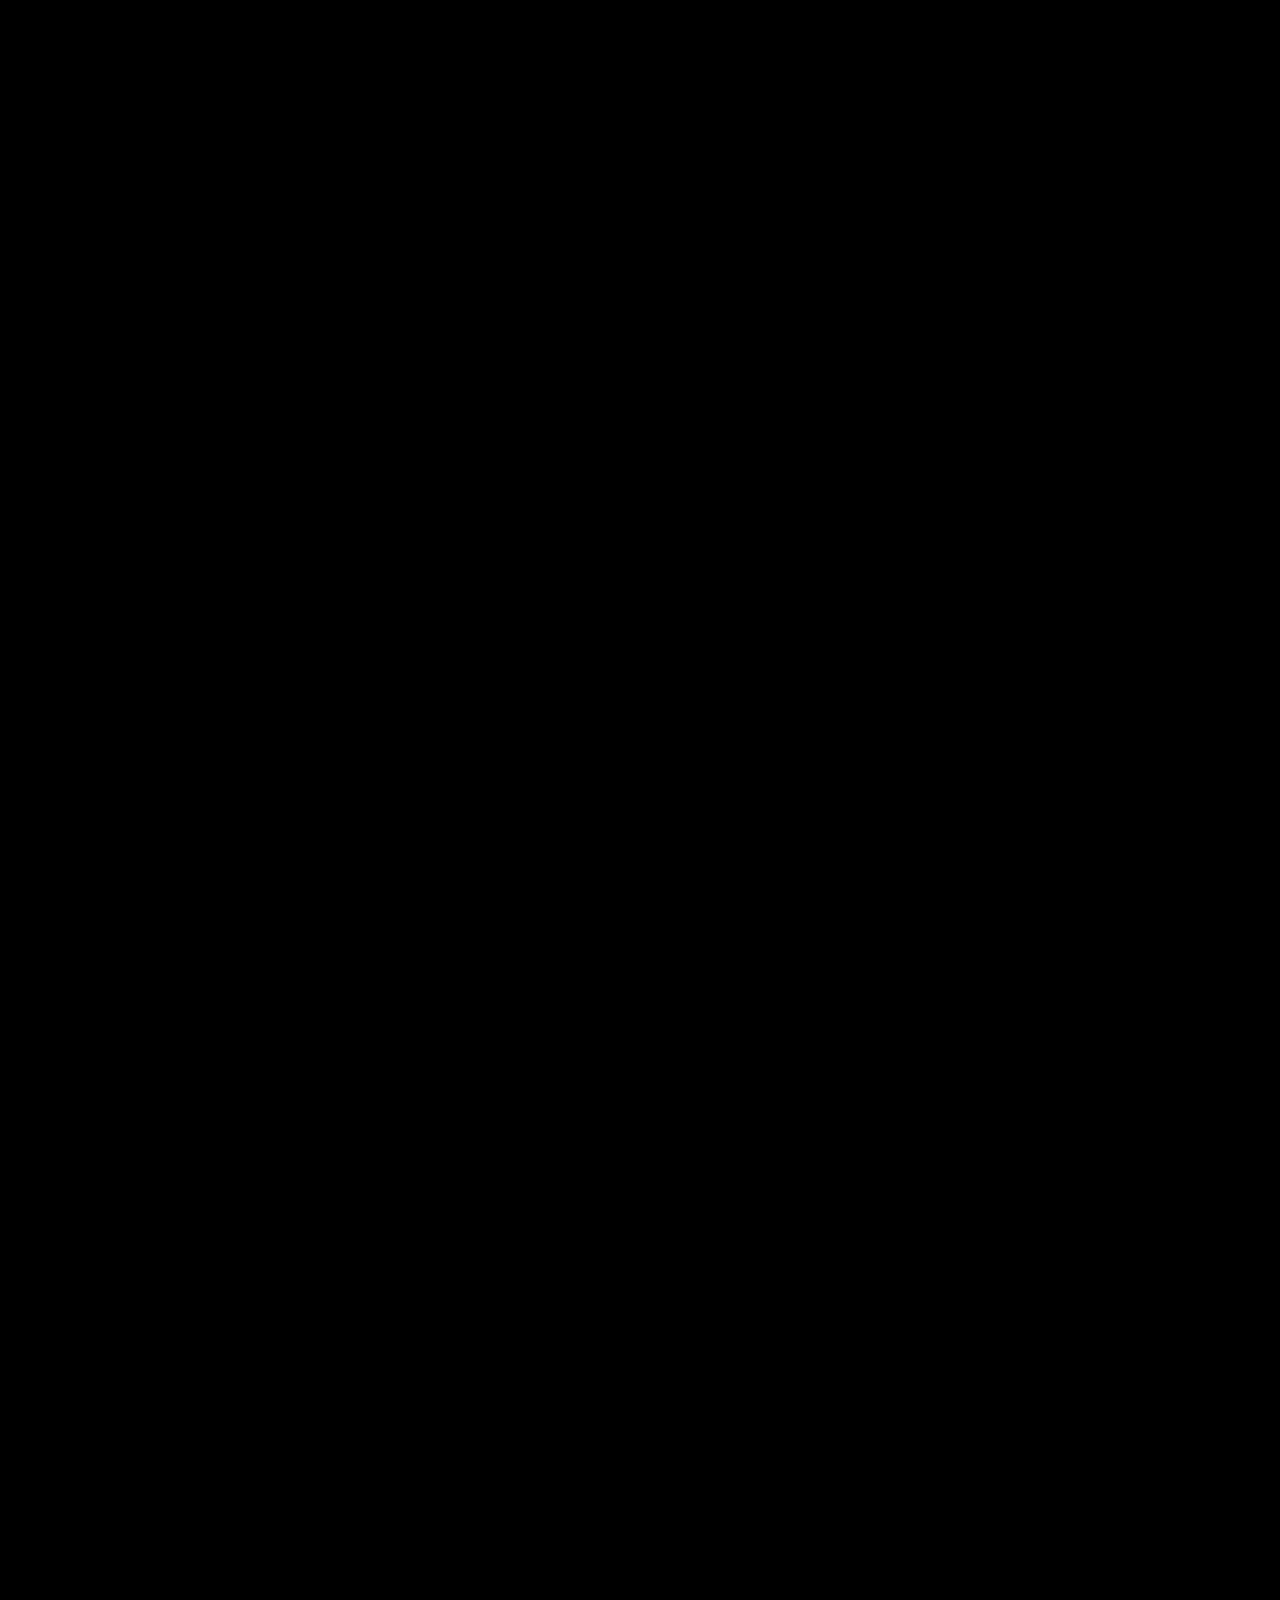
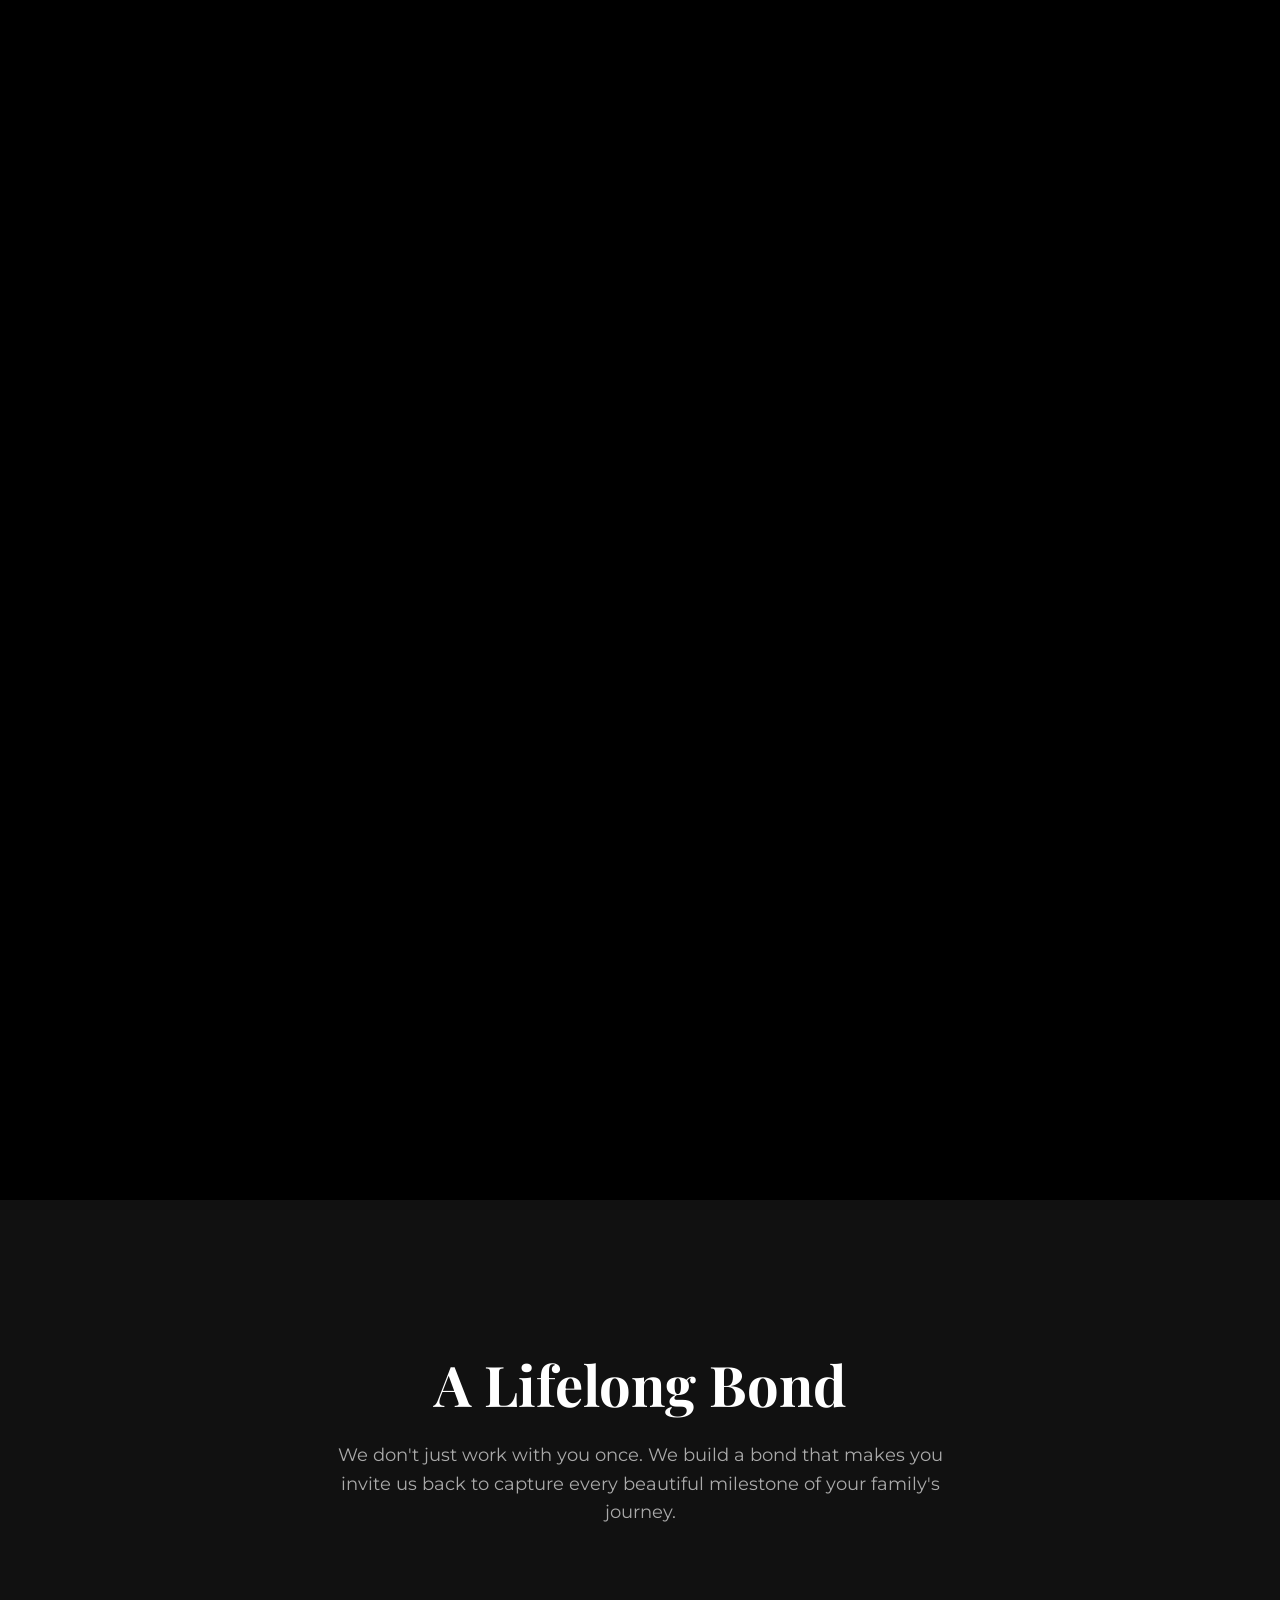
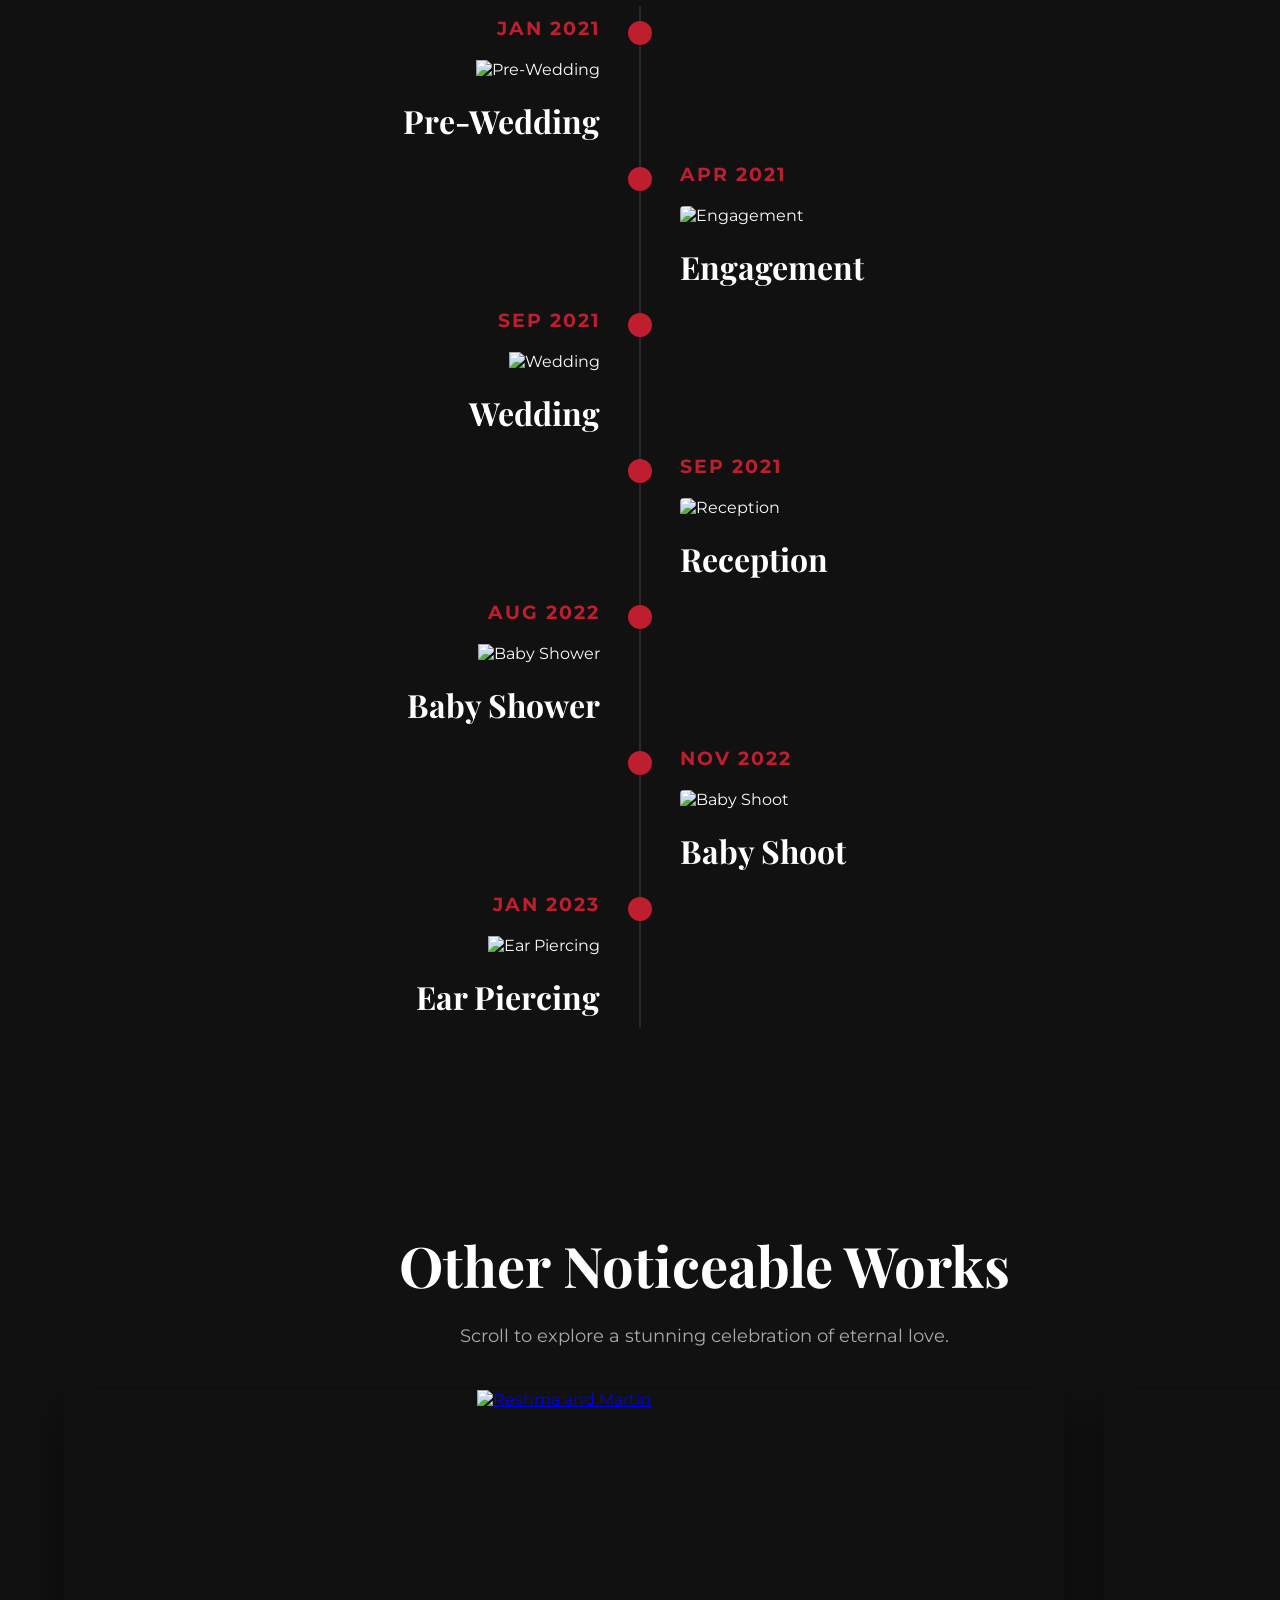
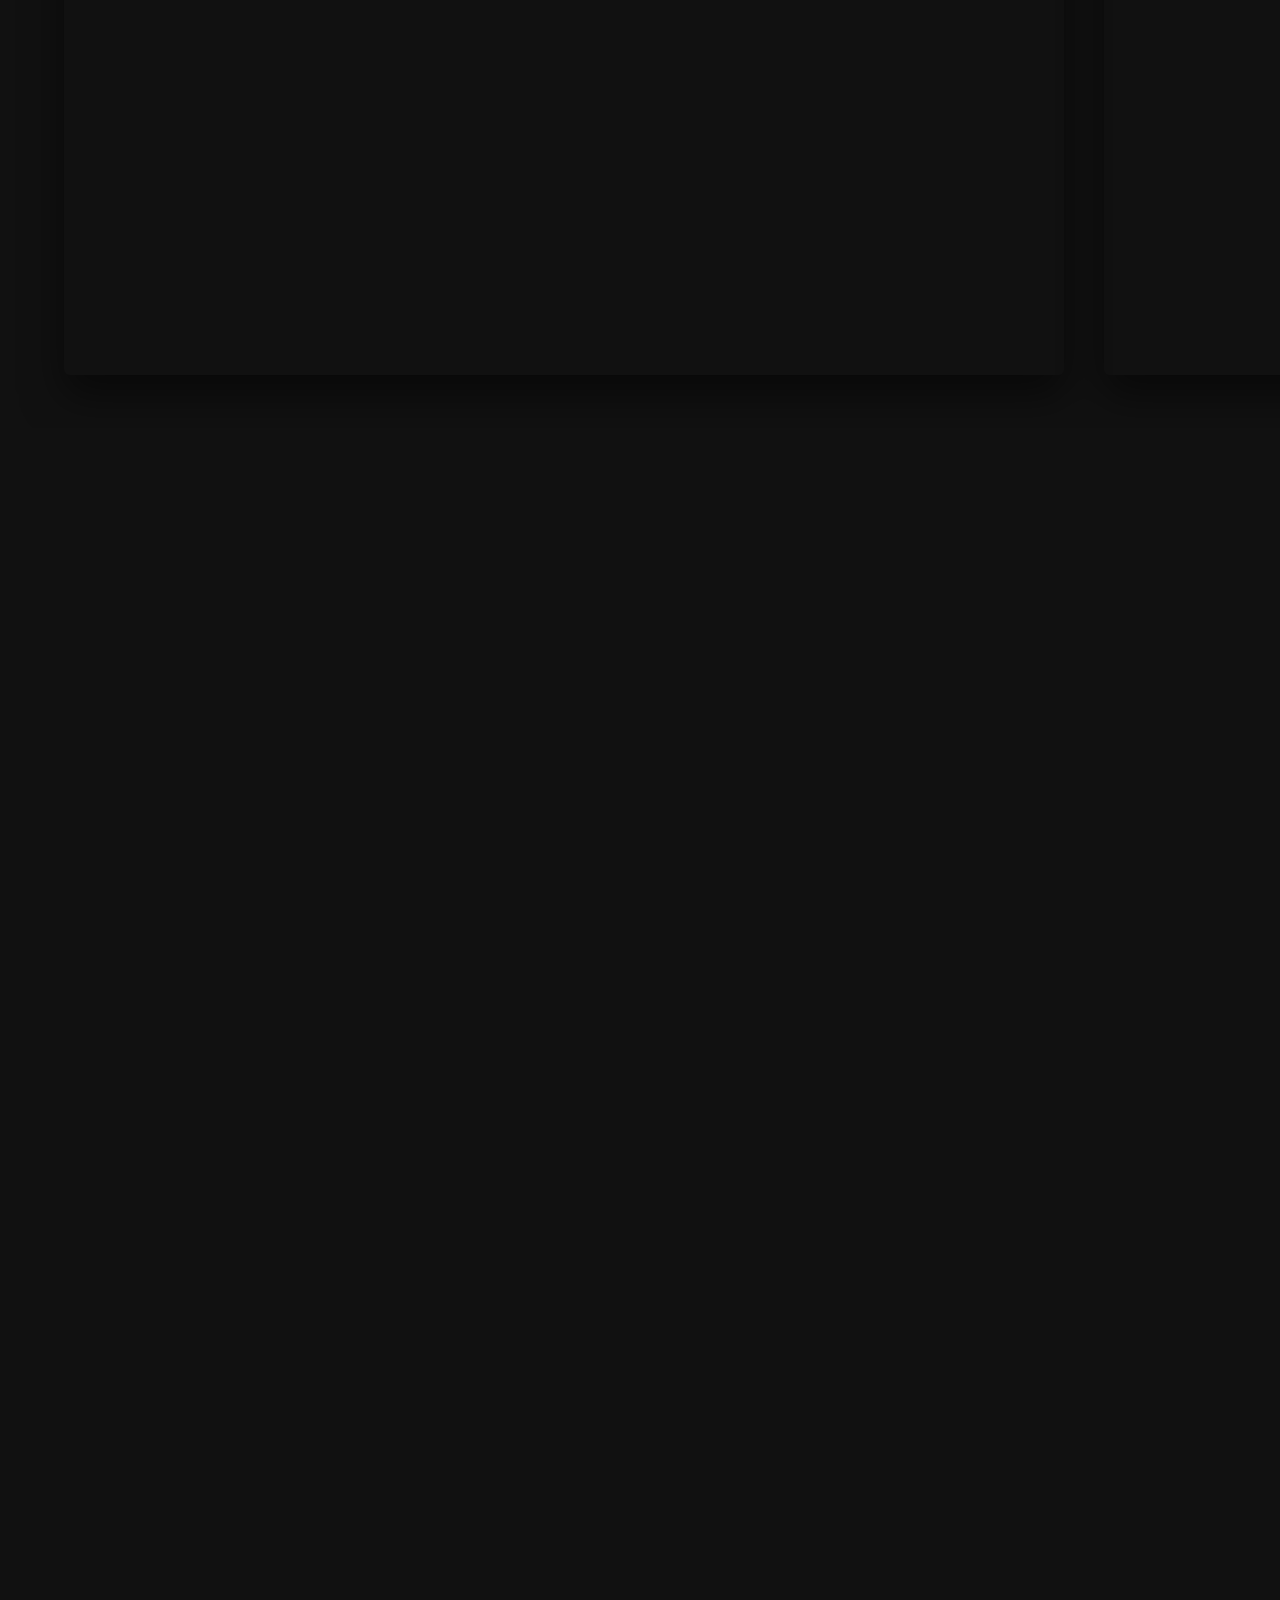
==== commit 2ef58c1b: "V1 finalized - No flaw in main page" ====
--- a/index.html
+++ b/index.html
@@ -42,13 +42,7 @@
   </div>
 </div>
 
-<!-- SVG FILTER FOR LIQUID/WATER SCROLL EFFECT -->
-<svg class="svg-filter" width="0" height="0" xmlns="http://www.w3.org/2000/svg">
-  <filter id="liquid-glitch">
-    <feTurbulence type="fractalNoise" baseFrequency="0.015" numOctaves="3" result="noise" />
-    <feDisplacementMap in="SourceGraphic" in2="noise" scale="0" xChannelSelector="R" yChannelSelector="B" id="displacement-map" />
-  </filter>
-</svg>
+
 
 <!-- MENU HEADER -->
 <header class="site-header">
@@ -283,10 +277,11 @@
 
   <!-- WORKS -->
   <section class="clients" id="works">
-    <div class="works-header">
-      <h2 class="section-title" style="margin-bottom: 20px;">Other Noticeable Works</h2>
-      <p class="section-subtitle">Scroll to explore a stunning celebration of eternal love.</p>
-    </div>
+    <div class="clients-sticky">
+      <div class="works-header">
+        <h2 class="section-title" style="margin-bottom: 20px;">Other Noticeable Works</h2>
+        <p class="section-subtitle">Scroll to explore a stunning celebration of eternal love.</p>
+      </div>
     
     <div class="client-scroll">
       <div class="client-card"><a href="portfolio.html"><img src="images/Reshma%20-%20Martin%20-01.png" alt="Reshma and Martin"></a></div>
@@ -295,6 +290,7 @@
       <div class="client-card"><a href="portfolio.html"><img src="images/Reshma%20-%20Martin%20-04.png" alt="Reshma and Martin"></a></div>
       <div class="client-card"><a href="portfolio.html"><img src="images/Reshma%20-%20Martin%20-05.png" alt="Reshma and Martin"></a></div>
       <div class="client-card"><a href="portfolio.html"><img src="images/Reshma%20-%20Martin%20-06.png" alt="Reshma and Martin"></a></div>
+    </div>
     </div>
   </section>
 
--- a/styles.css
+++ b/styles.css
@@ -216,48 +216,47 @@
 }
 .menu-link:hover { color: var(--color-accent); }
 
-/* ------------------- SLIDER (OBLO STYLE) ------------------- */
-.svg-filter { position: absolute; pointer-events: none; width: 0; height: 0; }
+/* ------------------- SLIDER (PREMIUM CUT) ------------------- */
 
 .services-slider {
   position: relative;
   width: 100%;
+  height: 1200vh; /* 12 slides * 100vh */
+  background: #000;
+}
+
+.slider-sticky {
+  position: sticky;
+  top: 0;
+  width: 100%;
   height: 100vh;
-  background: #000;
-}
-
-.slider-sticky {
-  position: relative;
-  width: 100%;
-  height: 100vh;
+  overflow: hidden;
 }
 
 .slider-container {
   position: relative;
-  display: flex;
-  flex-direction: row;
   width: 100%;
   height: 100%;
-  overflow-x: auto;
-  scroll-snap-type: x mandatory;
-  scrollbar-width: none;
-  -webkit-overflow-scrolling: touch;
-}
-.slider-container::-webkit-scrollbar {
-  display: none;
 }
 
 .slide {
-  position: relative;
-  flex: 0 0 100vw;
-  width: 100vw;
-  height: 100vh;
-  opacity: 1; /* Make visible natively inside flex */
+  position: absolute;
+  top: 0; left: 0;
+  width: 100%;
+  height: 100%;
+  opacity: 0;
+  visibility: hidden;
+  transform: scale(1.05);
+  transition: opacity 1.2s cubic-bezier(0.25, 0.46, 0.45, 0.94), 
+              visibility 1.2s, 
+              transform 1.2s cubic-bezier(0.25, 0.46, 0.45, 0.94);
+  z-index: 1;
+}
+
+.slide.active {
+  opacity: 1;
   visibility: visible;
-  z-index: 1;
-  scroll-snap-align: start;
-}
-.slide.active {
+  transform: scale(1);
   z-index: 2;
 }
 
@@ -556,22 +555,39 @@
   transform: translateY(0);
 }
 
-.clients { padding: 100px 0; background: #111; text-align: center; }
-.works-header { padding: 0 5%; margin-bottom: 60px; }
+.clients { 
+  height: 400vh; /* 6 items * roughly ~66vh mapping */
+  background: #111; 
+  padding: 0; 
+}
+.clients-sticky {
+  position: sticky;
+  top: 0;
+  width: 100%;
+  height: 100vh;
+  overflow: hidden;
+  display: flex;
+  flex-direction: column;
+  justify-content: center;
+}
+.works-header { 
+  width: 100%;
+  padding: 0 5%; 
+  margin: 0 0 40px 0; /* Padding between texts and images */
+  text-align: center; 
+  z-index: 10;
+}
+.works-header .section-subtitle { margin-bottom: 0; }
 
 /* Horizontal Scrolling Layout */
 .client-scroll { 
   display: flex; 
   flex-direction: row;
-  overflow-x: auto;
+  width: max-content;
   gap: 40px; 
-  scroll-snap-type: x mandatory; 
-  -webkit-overflow-scrolling: touch; 
-  scrollbar-width: none;
-  cursor: none; /* Hide default mouse when dragging to show custom cursor! */
-}
-.client-scroll.active { scroll-snap-type: none; }
-.client-scroll::-webkit-scrollbar { display: none; }
+  padding: 0 5vw;
+  will-change: transform;
+}
 .client-scroll a { cursor: none; }
 
 /* Custom Drag Cursor Follower */
@@ -602,7 +618,7 @@
   flex: 0 0 auto;
   width: 80vw; /* Massive desktop and mobile sizing */
   max-width: 1000px;
-  height: 70vh; 
+  height: 65vh; /* Sized perfectly to fit below the texts in 100vh block */
   border-radius: 6px; 
   overflow: hidden; 
   box-shadow: 0 20px 40px rgba(0,0,0,0.5);
@@ -649,6 +665,10 @@
     right: auto;
     transform: translateX(-50%);
   }
+  
+  /* Mobile Scaling to fix Text Overlaps */
+  .section-title { font-size: 2.2rem; margin-bottom: 10px; }
+  .works-header { margin-bottom: 25px; }
   .client-scroll { gap: 20px; padding: 20px 5vw; }
-  .client-card { width: 90vw; height: 60vh; }
+  .client-card { width: 90vw; height: 55vh; }
 }
